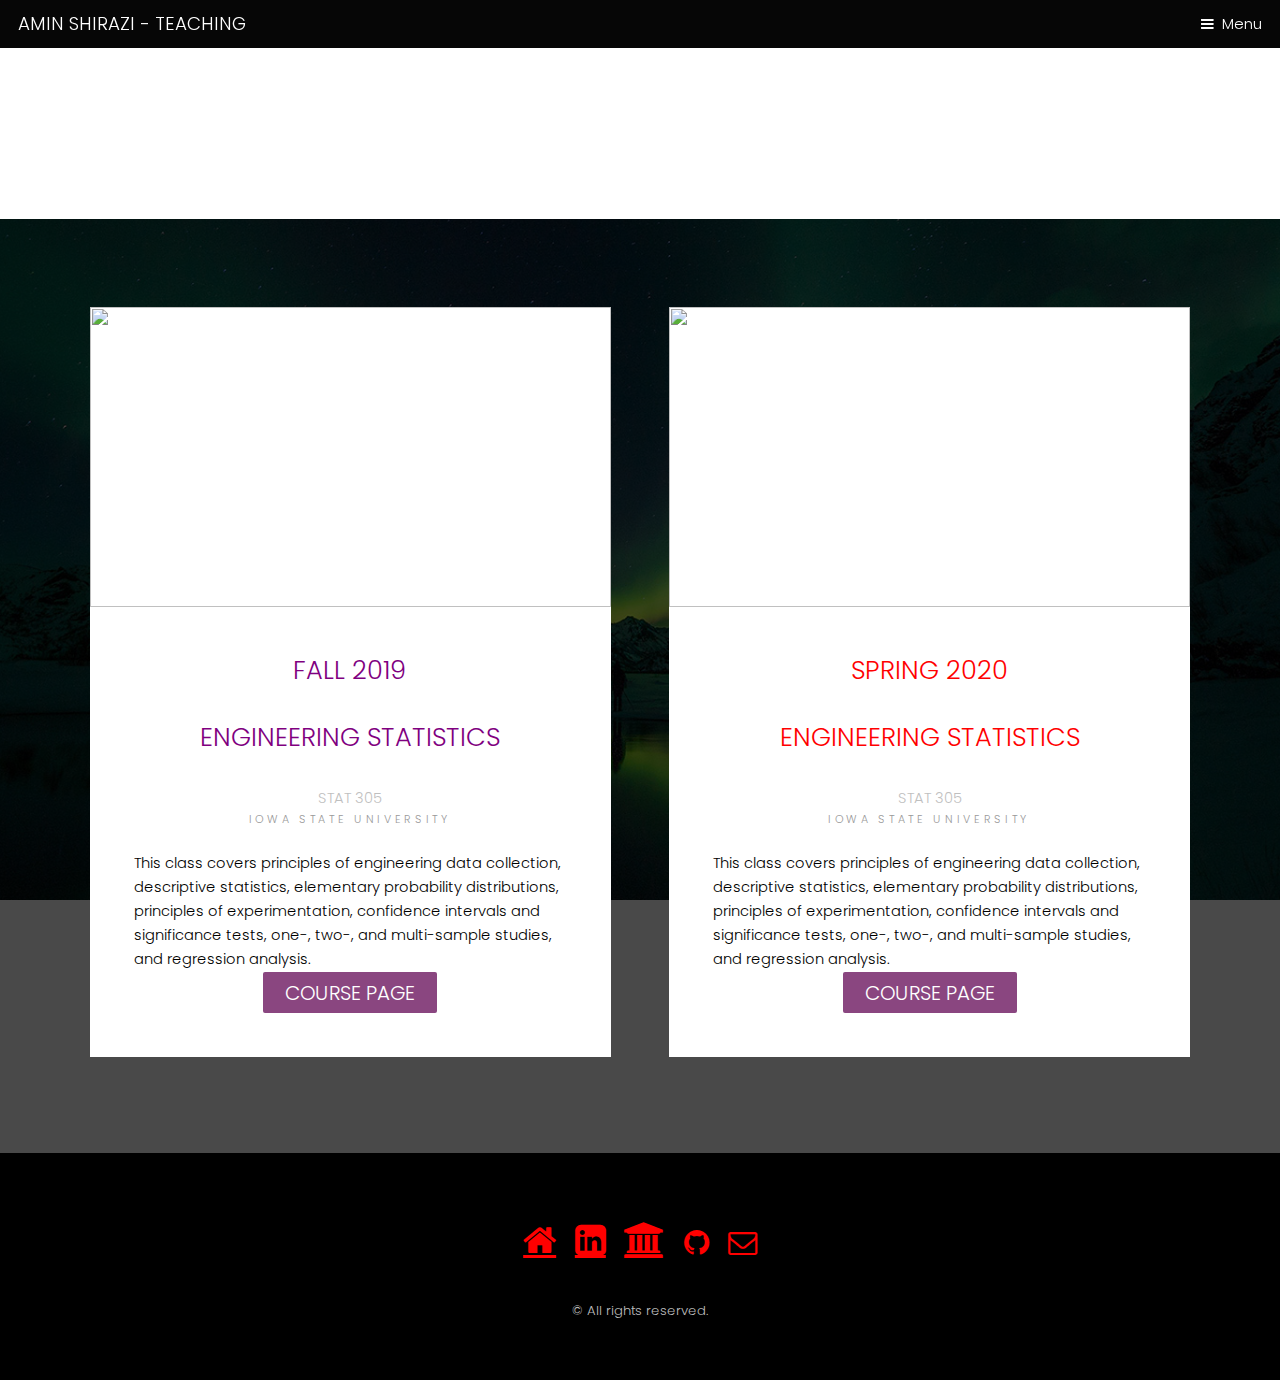
==== teaching/index.html @ b8963e69 "teaching edit" ====
<!DOCTYPE HTML>
<!--
	Hielo by TEMPLATED
	templated.co @templatedco
	Released for free under the Creative Commons Attribution 3.0 license (templated.co/license)
-->
<html>
	<head>
		<title>Amin Shirazi Teaching</title>
		<meta charset="utf-8" />
		<meta name="viewport" content="width=device-width, initial-scale=1" />
		<link rel="stylesheet" href="assets/css/main.css" />
	</head>
	<body class="subpage">

		<!-- Header -->
			<header id="header">
				<div class="logo"><a href="index.html">AMIN SHIRAZI - TEACHING <span></span></a></div>
				<a href="#menu">Menu</a>
			</header>

		<!-- Nav -->
			<nav id="menu">
				<ul class="links">
					<li><a href="https://ashirazist.github.io/">Amin Shirazi</a></li>
					<li><a href="index.html">Teaching</a></li>
					<li><a href="http://stat.iastate.edu">Statistics at ISU</a></li>
				</ul>
			</nav>

		<!-- Banner -->
			<section id="One" class="wrapper style">
				<div class="inner">
				  <div class="align-center">
				 <img src="normal_distribution.PNG"   alt="" />
          </div>
				</div>
			</section>
		
		

		<!-- One -->
			<section id="one" class="wrapper style3">
				<div class="inner">
					<div class="grid-style">

						<div>
							<div class="box">
								<div class="image fit">
									<img src="t_distribution.PNG" height="300" alt="" />
								</div>
								<div class="content">
									<header class="align-center">
									  <h2><font color="purple">FALL 2019</font></h2>
										<h2><font color="purple">ENGINEERING STATISTICS</font></h2>
										<h>STAT 305 </h>
										<p>Iowa State University</p>
									</header>
									<h><font color="black"> This class covers principles of engineering data collection, descriptive statistics, elementary probability distributions, principles of experimentation, confidence intervals and significance tests, one-, two-, and multi-sample studies, and regression analysis.</font></h>
									<footer class="align-center">
										<a href="https://ashirazist.github.io/stat305.github.io/index.html" class="button special big">Course Page</a>
									</footer>
								</div>
							</div>
						</div>

						<div>
							<div class="box">
								<div class="image fit">
									<img src="box_plot1.JPG" height="300"  alt="" />
								</div>
								<div class="content">
									<header class="align-center">
										<h2><font color="red">SPRING 2020</font></h2>
										<h2><font color="red">ENGINEERING STATISTICS</font></h2>
										<h>STAT 305 </h>
										<p>Iowa State University</p>
									</header>
									<h><font color="black"> This class covers principles of engineering data collection, descriptive statistics, elementary probability distributions, principles of experimentation, confidence intervals and significance tests, one-, two-, and multi-sample studies, and regression analysis.</font></h>
									<footer class="align-center">
										<a href="https://ashirazist.github.io/stat305.github.io/index.html" class="button special big">Course Page</a>
									</footer>
									</footer>
								</div>
							</div>
						</div>

					</div>
				</div>
			</section>

		<!-- Footer -->
			<footer id="footer">
				<div class="container">
					<ul class="icons">

						<li><a href="https://ashirazist.github.io/" class="fa fa-home" style="font-size:36px;color:red"><span class="label"></span></a></li>
						<li><a href="https://www.linkedin.com/in/ashirazist/" class="fa fa-linkedin-square"  style="font-size:36px;color:red"><span class="label"></span></a></li>
						<li><a href="http://stat.iastate.edu" class="fa fa-university" style="font-size:36px;color:red"><span class="label"></span></a></li>
						<li><a href="https://github.com/ashirazist" class="icon fa-github" style="font-size:36px;color:red"><span class="label">Github</span></a></li>
						<li><a href="ashirazi@iastate.edu" class="icon fa-envelope-o" style="font-size:36px;color:red"><span class="label">Email</span></a></li>
					</ul>
				</div>
				<div class="copyright">
					&copy; All rights reserved.
				</div>
			</footer>

		<!-- Scripts -->
			<script src="assets/js/jquery.min.js"></script>
			<script src="assets/js/jquery.scrollex.min.js"></script>
			<script src="assets/js/skel.min.js"></script>
			<script src="assets/js/util.js"></script>
			<script src="assets/js/main.js"></script>

	</body>
</html>
---- teaching/assets/css/main.css ----
@charset "UTF-8";
@import url(font-awesome.min.css);
@import url("https://fonts.googleapis.com/css?family=Poppins:300,400,500,600,700");

/*
	Hielo by TEMPLATED
	templated.co @templatedco
	Released for free under the Creative Commons Attribution 3.0 license (templated.co/license)
*/

/* Reset */

	html, body, div, span, applet, object, iframe, h1, h2, h3, h4, h5, h6, p, blockquote, pre, a, abbr, acronym, address, big, cite, code, del, dfn, em, img, ins, kbd, q, s, samp, small, strike, strong, sub, sup, tt, var, b, u, i, center, dl, dt, dd, ol, ul, li, fieldset, form, label, legend, table, caption, tbody, tfoot, thead, tr, th, td, article, aside, canvas, details, embed, figure, figcaption, footer, header, hgroup, menu, nav, output, ruby, section, summary, time, mark, audio, video {
		margin: 0;
		padding: 0;
		border: 0;
		font-size: 100%;
		font: inherit;
		vertical-align: baseline;
	}

	article, aside, details, figcaption, figure, footer, header, hgroup, menu, nav, section {
		display: block;
	}

	body {
		line-height: 1;
	}

	ol, ul {
		list-style: none;
	}

	blockquote, q {
		quotes: none;
	}

	blockquote:before, blockquote:after, q:before, q:after {
		content: '';
		content: none;
	}

	table {
		border-collapse: collapse;
		border-spacing: 0;
	}

	body {
		-webkit-text-size-adjust: none;
	}

/* Box Model */

	*, *:before, *:after {
		-moz-box-sizing: border-box;
		-webkit-box-sizing: border-box;
		box-sizing: border-box;
	}

/* Containers */

	.container {
		margin-left: auto;
		margin-right: auto;
	}

	.container.\31 25\25 {
		width: 100%;
		max-width: 100rem;
		min-width: 80rem;
	}

	.container.\37 5\25 {
		width: 60rem;
	}

	.container.\35 0\25 {
		width: 40rem;
	}

	.container.\32 5\25 {
		width: 20rem;
	}

	.container {
		width: 80rem;
	}

	@media screen and (max-width: 1680px) {

		.container.\31 25\25 {
			width: 100%;
			max-width: 100rem;
			min-width: 80rem;
		}

		.container.\37 5\25 {
			width: 60rem;
		}

		.container.\35 0\25 {
			width: 40rem;
		}

		.container.\32 5\25 {
			width: 20rem;
		}

		.container {
			width: 80rem;
		}

	}

	@media screen and (max-width: 1280px) {

		.container.\31 25\25 {
			width: 100%;
			max-width: 81.25rem;
			min-width: 65rem;
		}

		.container.\37 5\25 {
			width: 48.75rem;
		}

		.container.\35 0\25 {
			width: 32.5rem;
		}

		.container.\32 5\25 {
			width: 16.25rem;
		}

		.container {
			width: 65rem;
		}

	}

	@media screen and (max-width: 980px) {

		.container.\31 25\25 {
			width: 100%;
			max-width: 112.5%;
			min-width: 90%;
		}

		.container.\37 5\25 {
			width: 67.5%;
		}

		.container.\35 0\25 {
			width: 45%;
		}

		.container.\32 5\25 {
			width: 22.5%;
		}

		.container {
			width: 90%;
		}

	}

	@media screen and (max-width: 736px) {

		.container.\31 25\25 {
			width: 100%;
			max-width: 112.5%;
			min-width: 90%;
		}

		.container.\37 5\25 {
			width: 67.5%;
		}

		.container.\35 0\25 {
			width: 45%;
		}

		.container.\32 5\25 {
			width: 22.5%;
		}

		.container {
			width: 90% !important;
		}

	}

	@media screen and (max-width: 480px) {

		.container.\31 25\25 {
			width: 100%;
			max-width: 112.5%;
			min-width: 90%;
		}

		.container.\37 5\25 {
			width: 67.5%;
		}

		.container.\35 0\25 {
			width: 45%;
		}

		.container.\32 5\25 {
			width: 22.5%;
		}

		.container {
			width: 90% !important;
		}

	}

/* Grid */

	.row {
		border-bottom: solid 1px transparent;
		-moz-box-sizing: border-box;
		-webkit-box-sizing: border-box;
		box-sizing: border-box;
	}

	.row > * {
		float: left;
		-moz-box-sizing: border-box;
		-webkit-box-sizing: border-box;
		box-sizing: border-box;
	}

	.row:after, .row:before {
		content: '';
		display: block;
		clear: both;
		height: 0;
	}

	.row.uniform > * > :first-child {
		margin-top: 0;
	}

	.row.uniform > * > :last-child {
		margin-bottom: 0;
	}

	.row.\30 \25 > * {
		padding: 0 0 0 0rem;
	}

	.row.\30 \25 {
		margin: 0 0 -1px 0rem;
	}

	.row.uniform.\30 \25 > * {
		padding: 0rem 0 0 0rem;
	}

	.row.uniform.\30 \25 {
		margin: 0rem 0 -1px 0rem;
	}

	.row > * {
		padding: 0 0 0 2rem;
	}

	.row {
		margin: 0 0 -1px -2rem;
	}

	.row.uniform > * {
		padding: 2rem 0 0 2rem;
	}

	.row.uniform {
		margin: -2rem 0 -1px -2rem;
	}

	.row.\32 00\25 > * {
		padding: 0 0 0 4rem;
	}

	.row.\32 00\25 {
		margin: 0 0 -1px -4rem;
	}

	.row.uniform.\32 00\25 > * {
		padding: 4rem 0 0 4rem;
	}

	.row.uniform.\32 00\25 {
		margin: -4rem 0 -1px -4rem;
	}

	.row.\31 50\25 > * {
		padding: 0 0 0 3rem;
	}

	.row.\31 50\25 {
		margin: 0 0 -1px -3rem;
	}

	.row.uniform.\31 50\25 > * {
		padding: 3rem 0 0 3rem;
	}

	.row.uniform.\31 50\25 {
		margin: -3rem 0 -1px -3rem;
	}

	.row.\35 0\25 > * {
		padding: 0 0 0 1rem;
	}

	.row.\35 0\25 {
		margin: 0 0 -1px -1rem;
	}

	.row.uniform.\35 0\25 > * {
		padding: 1rem 0 0 1rem;
	}

	.row.uniform.\35 0\25 {
		margin: -1rem 0 -1px -1rem;
	}

	.row.\32 5\25 > * {
		padding: 0 0 0 0.5rem;
	}

	.row.\32 5\25 {
		margin: 0 0 -1px -0.5rem;
	}

	.row.uniform.\32 5\25 > * {
		padding: 0.5rem 0 0 0.5rem;
	}

	.row.uniform.\32 5\25 {
		margin: -0.5rem 0 -1px -0.5rem;
	}

	.\31 2u, .\31 2u\24 {
		width: 100%;
		clear: none;
		margin-left: 0;
	}

	.\31 1u, .\31 1u\24 {
		width: 91.6666666667%;
		clear: none;
		margin-left: 0;
	}

	.\31 0u, .\31 0u\24 {
		width: 83.3333333333%;
		clear: none;
		margin-left: 0;
	}

	.\39 u, .\39 u\24 {
		width: 75%;
		clear: none;
		margin-left: 0;
	}

	.\38 u, .\38 u\24 {
		width: 66.6666666667%;
		clear: none;
		margin-left: 0;
	}

	.\37 u, .\37 u\24 {
		width: 58.3333333333%;
		clear: none;
		margin-left: 0;
	}

	.\36 u, .\36 u\24 {
		width: 50%;
		clear: none;
		margin-left: 0;
	}

	.\35 u, .\35 u\24 {
		width: 41.6666666667%;
		clear: none;
		margin-left: 0;
	}

	.\34 u, .\34 u\24 {
		width: 33.3333333333%;
		clear: none;
		margin-left: 0;
	}

	.\33 u, .\33 u\24 {
		width: 25%;
		clear: none;
		margin-left: 0;
	}

	.\32 u, .\32 u\24 {
		width: 16.6666666667%;
		clear: none;
		margin-left: 0;
	}

	.\31 u, .\31 u\24 {
		width: 8.3333333333%;
		clear: none;
		margin-left: 0;
	}

	.\31 2u\24 + *,
	.\31 1u\24 + *,
	.\31 0u\24 + *,
	.\39 u\24 + *,
	.\38 u\24 + *,
	.\37 u\24 + *,
	.\36 u\24 + *,
	.\35 u\24 + *,
	.\34 u\24 + *,
	.\33 u\24 + *,
	.\32 u\24 + *,
	.\31 u\24 + * {
		clear: left;
	}

	.\-11u {
		margin-left: 91.66667%;
	}

	.\-10u {
		margin-left: 83.33333%;
	}

	.\-9u {
		margin-left: 75%;
	}

	.\-8u {
		margin-left: 66.66667%;
	}

	.\-7u {
		margin-left: 58.33333%;
	}

	.\-6u {
		margin-left: 50%;
	}

	.\-5u {
		margin-left: 41.66667%;
	}

	.\-4u {
		margin-left: 33.33333%;
	}

	.\-3u {
		margin-left: 25%;
	}

	.\-2u {
		margin-left: 16.66667%;
	}

	.\-1u {
		margin-left: 8.33333%;
	}

	@media screen and (max-width: 1680px) {

		.row > * {
			padding: 0 0 0 2rem;
		}

		.row {
			margin: 0 0 -1px -2rem;
		}

		.row.uniform > * {
			padding: 2rem 0 0 2rem;
		}

		.row.uniform {
			margin: -2rem 0 -1px -2rem;
		}

		.row.\32 00\25 > * {
			padding: 0 0 0 4rem;
		}

		.row.\32 00\25 {
			margin: 0 0 -1px -4rem;
		}

		.row.uniform.\32 00\25 > * {
			padding: 4rem 0 0 4rem;
		}

		.row.uniform.\32 00\25 {
			margin: -4rem 0 -1px -4rem;
		}

		.row.\31 50\25 > * {
			padding: 0 0 0 3rem;
		}

		.row.\31 50\25 {
			margin: 0 0 -1px -3rem;
		}

		.row.uniform.\31 50\25 > * {
			padding: 3rem 0 0 3rem;
		}

		.row.uniform.\31 50\25 {
			margin: -3rem 0 -1px -3rem;
		}

		.row.\35 0\25 > * {
			padding: 0 0 0 1rem;
		}

		.row.\35 0\25 {
			margin: 0 0 -1px -1rem;
		}

		.row.uniform.\35 0\25 > * {
			padding: 1rem 0 0 1rem;
		}

		.row.uniform.\35 0\25 {
			margin: -1rem 0 -1px -1rem;
		}

		.row.\32 5\25 > * {
			padding: 0 0 0 0.5rem;
		}

		.row.\32 5\25 {
			margin: 0 0 -1px -0.5rem;
		}

		.row.uniform.\32 5\25 > * {
			padding: 0.5rem 0 0 0.5rem;
		}

		.row.uniform.\32 5\25 {
			margin: -0.5rem 0 -1px -0.5rem;
		}

		.\31 2u\28xlarge\29, .\31 2u\24\28xlarge\29 {
			width: 100%;
			clear: none;
			margin-left: 0;
		}

		.\31 1u\28xlarge\29, .\31 1u\24\28xlarge\29 {
			width: 91.6666666667%;
			clear: none;
			margin-left: 0;
		}

		.\31 0u\28xlarge\29, .\31 0u\24\28xlarge\29 {
			width: 83.3333333333%;
			clear: none;
			margin-left: 0;
		}

		.\39 u\28xlarge\29, .\39 u\24\28xlarge\29 {
			width: 75%;
			clear: none;
			margin-left: 0;
		}

		.\38 u\28xlarge\29, .\38 u\24\28xlarge\29 {
			width: 66.6666666667%;
			clear: none;
			margin-left: 0;
		}

		.\37 u\28xlarge\29, .\37 u\24\28xlarge\29 {
			width: 58.3333333333%;
			clear: none;
			margin-left: 0;
		}

		.\36 u\28xlarge\29, .\36 u\24\28xlarge\29 {
			width: 50%;
			clear: none;
			margin-left: 0;
		}

		.\35 u\28xlarge\29, .\35 u\24\28xlarge\29 {
			width: 41.6666666667%;
			clear: none;
			margin-left: 0;
		}

		.\34 u\28xlarge\29, .\34 u\24\28xlarge\29 {
			width: 33.3333333333%;
			clear: none;
			margin-left: 0;
		}

		.\33 u\28xlarge\29, .\33 u\24\28xlarge\29 {
			width: 25%;
			clear: none;
			margin-left: 0;
		}

		.\32 u\28xlarge\29, .\32 u\24\28xlarge\29 {
			width: 16.6666666667%;
			clear: none;
			margin-left: 0;
		}

		.\31 u\28xlarge\29, .\31 u\24\28xlarge\29 {
			width: 8.3333333333%;
			clear: none;
			margin-left: 0;
		}

		.\31 2u\24\28xlarge\29 + *,
		.\31 1u\24\28xlarge\29 + *,
		.\31 0u\24\28xlarge\29 + *,
		.\39 u\24\28xlarge\29 + *,
		.\38 u\24\28xlarge\29 + *,
		.\37 u\24\28xlarge\29 + *,
		.\36 u\24\28xlarge\29 + *,
		.\35 u\24\28xlarge\29 + *,
		.\34 u\24\28xlarge\29 + *,
		.\33 u\24\28xlarge\29 + *,
		.\32 u\24\28xlarge\29 + *,
		.\31 u\24\28xlarge\29 + * {
			clear: left;
		}

		.\-11u\28xlarge\29 {
			margin-left: 91.66667%;
		}

		.\-10u\28xlarge\29 {
			margin-left: 83.33333%;
		}

		.\-9u\28xlarge\29 {
			margin-left: 75%;
		}

		.\-8u\28xlarge\29 {
			margin-left: 66.66667%;
		}

		.\-7u\28xlarge\29 {
			margin-left: 58.33333%;
		}

		.\-6u\28xlarge\29 {
			margin-left: 50%;
		}

		.\-5u\28xlarge\29 {
			margin-left: 41.66667%;
		}

		.\-4u\28xlarge\29 {
			margin-left: 33.33333%;
		}

		.\-3u\28xlarge\29 {
			margin-left: 25%;
		}

		.\-2u\28xlarge\29 {
			margin-left: 16.66667%;
		}

		.\-1u\28xlarge\29 {
			margin-left: 8.33333%;
		}

	}

	@media screen and (max-width: 1280px) {

		.row > * {
			padding: 0 0 0 1.5rem;
		}

		.row {
			margin: 0 0 -1px -1.5rem;
		}

		.row.uniform > * {
			padding: 1.5rem 0 0 1.5rem;
		}

		.row.uniform {
			margin: -1.5rem 0 -1px -1.5rem;
		}

		.row.\32 00\25 > * {
			padding: 0 0 0 3rem;
		}

		.row.\32 00\25 {
			margin: 0 0 -1px -3rem;
		}

		.row.uniform.\32 00\25 > * {
			padding: 3rem 0 0 3rem;
		}

		.row.uniform.\32 00\25 {
			margin: -3rem 0 -1px -3rem;
		}

		.row.\31 50\25 > * {
			padding: 0 0 0 2.25rem;
		}

		.row.\31 50\25 {
			margin: 0 0 -1px -2.25rem;
		}

		.row.uniform.\31 50\25 > * {
			padding: 2.25rem 0 0 2.25rem;
		}

		.row.uniform.\31 50\25 {
			margin: -2.25rem 0 -1px -2.25rem;
		}

		.row.\35 0\25 > * {
			padding: 0 0 0 0.75rem;
		}

		.row.\35 0\25 {
			margin: 0 0 -1px -0.75rem;
		}

		.row.uniform.\35 0\25 > * {
			padding: 0.75rem 0 0 0.75rem;
		}

		.row.uniform.\35 0\25 {
			margin: -0.75rem 0 -1px -0.75rem;
		}

		.row.\32 5\25 > * {
			padding: 0 0 0 0.375rem;
		}

		.row.\32 5\25 {
			margin: 0 0 -1px -0.375rem;
		}

		.row.uniform.\32 5\25 > * {
			padding: 0.375rem 0 0 0.375rem;
		}

		.row.uniform.\32 5\25 {
			margin: -0.375rem 0 -1px -0.375rem;
		}

		.\31 2u\28large\29, .\31 2u\24\28large\29 {
			width: 100%;
			clear: none;
			margin-left: 0;
		}

		.\31 1u\28large\29, .\31 1u\24\28large\29 {
			width: 91.6666666667%;
			clear: none;
			margin-left: 0;
		}

		.\31 0u\28large\29, .\31 0u\24\28large\29 {
			width: 83.3333333333%;
			clear: none;
			margin-left: 0;
		}

		.\39 u\28large\29, .\39 u\24\28large\29 {
			width: 75%;
			clear: none;
			margin-left: 0;
		}

		.\38 u\28large\29, .\38 u\24\28large\29 {
			width: 66.6666666667%;
			clear: none;
			margin-left: 0;
		}

		.\37 u\28large\29, .\37 u\24\28large\29 {
			width: 58.3333333333%;
			clear: none;
			margin-left: 0;
		}

		.\36 u\28large\29, .\36 u\24\28large\29 {
			width: 50%;
			clear: none;
			margin-left: 0;
		}

		.\35 u\28large\29, .\35 u\24\28large\29 {
			width: 41.6666666667%;
			clear: none;
			margin-left: 0;
		}

		.\34 u\28large\29, .\34 u\24\28large\29 {
			width: 33.3333333333%;
			clear: none;
			margin-left: 0;
		}

		.\33 u\28large\29, .\33 u\24\28large\29 {
			width: 25%;
			clear: none;
			margin-left: 0;
		}

		.\32 u\28large\29, .\32 u\24\28large\29 {
			width: 16.6666666667%;
			clear: none;
			margin-left: 0;
		}

		.\31 u\28large\29, .\31 u\24\28large\29 {
			width: 8.3333333333%;
			clear: none;
			margin-left: 0;
		}

		.\31 2u\24\28large\29 + *,
		.\31 1u\24\28large\29 + *,
		.\31 0u\24\28large\29 + *,
		.\39 u\24\28large\29 + *,
		.\38 u\24\28large\29 + *,
		.\37 u\24\28large\29 + *,
		.\36 u\24\28large\29 + *,
		.\35 u\24\28large\29 + *,
		.\34 u\24\28large\29 + *,
		.\33 u\24\28large\29 + *,
		.\32 u\24\28large\29 + *,
		.\31 u\24\28large\29 + * {
			clear: left;
		}

		.\-11u\28large\29 {
			margin-left: 91.66667%;
		}

		.\-10u\28large\29 {
			margin-left: 83.33333%;
		}

		.\-9u\28large\29 {
			margin-left: 75%;
		}

		.\-8u\28large\29 {
			margin-left: 66.66667%;
		}

		.\-7u\28large\29 {
			margin-left: 58.33333%;
		}

		.\-6u\28large\29 {
			margin-left: 50%;
		}

		.\-5u\28large\29 {
			margin-left: 41.66667%;
		}

		.\-4u\28large\29 {
			margin-left: 33.33333%;
		}

		.\-3u\28large\29 {
			margin-left: 25%;
		}

		.\-2u\28large\29 {
			margin-left: 16.66667%;
		}

		.\-1u\28large\29 {
			margin-left: 8.33333%;
		}

	}

	@media screen and (max-width: 980px) {

		.row > * {
			padding: 0 0 0 1.5rem;
		}

		.row {
			margin: 0 0 -1px -1.5rem;
		}

		.row.uniform > * {
			padding: 1.5rem 0 0 1.5rem;
		}

		.row.uniform {
			margin: -1.5rem 0 -1px -1.5rem;
		}

		.row.\32 00\25 > * {
			padding: 0 0 0 3rem;
		}

		.row.\32 00\25 {
			margin: 0 0 -1px -3rem;
		}

		.row.uniform.\32 00\25 > * {
			padding: 3rem 0 0 3rem;
		}

		.row.uniform.\32 00\25 {
			margin: -3rem 0 -1px -3rem;
		}

		.row.\31 50\25 > * {
			padding: 0 0 0 2.25rem;
		}

		.row.\31 50\25 {
			margin: 0 0 -1px -2.25rem;
		}

		.row.uniform.\31 50\25 > * {
			padding: 2.25rem 0 0 2.25rem;
		}

		.row.uniform.\31 50\25 {
			margin: -2.25rem 0 -1px -2.25rem;
		}

		.row.\35 0\25 > * {
			padding: 0 0 0 0.75rem;
		}

		.row.\35 0\25 {
			margin: 0 0 -1px -0.75rem;
		}

		.row.uniform.\35 0\25 > * {
			padding: 0.75rem 0 0 0.75rem;
		}

		.row.uniform.\35 0\25 {
			margin: -0.75rem 0 -1px -0.75rem;
		}

		.row.\32 5\25 > * {
			padding: 0 0 0 0.375rem;
		}

		.row.\32 5\25 {
			margin: 0 0 -1px -0.375rem;
		}

		.row.uniform.\32 5\25 > * {
			padding: 0.375rem 0 0 0.375rem;
		}

		.row.uniform.\32 5\25 {
			margin: -0.375rem 0 -1px -0.375rem;
		}

		.\31 2u\28medium\29, .\31 2u\24\28medium\29 {
			width: 100%;
			clear: none;
			margin-left: 0;
		}

		.\31 1u\28medium\29, .\31 1u\24\28medium\29 {
			width: 91.6666666667%;
			clear: none;
			margin-left: 0;
		}

		.\31 0u\28medium\29, .\31 0u\24\28medium\29 {
			width: 83.3333333333%;
			clear: none;
			margin-left: 0;
		}

		.\39 u\28medium\29, .\39 u\24\28medium\29 {
			width: 75%;
			clear: none;
			margin-left: 0;
		}

		.\38 u\28medium\29, .\38 u\24\28medium\29 {
			width: 66.6666666667%;
			clear: none;
			margin-left: 0;
		}

		.\37 u\28medium\29, .\37 u\24\28medium\29 {
			width: 58.3333333333%;
			clear: none;
			margin-left: 0;
		}

		.\36 u\28medium\29, .\36 u\24\28medium\29 {
			width: 50%;
			clear: none;
			margin-left: 0;
		}

		.\35 u\28medium\29, .\35 u\24\28medium\29 {
			width: 41.6666666667%;
			clear: none;
			margin-left: 0;
		}

		.\34 u\28medium\29, .\34 u\24\28medium\29 {
			width: 33.3333333333%;
			clear: none;
			margin-left: 0;
		}

		.\33 u\28medium\29, .\33 u\24\28medium\29 {
			width: 25%;
			clear: none;
			margin-left: 0;
		}

		.\32 u\28medium\29, .\32 u\24\28medium\29 {
			width: 16.6666666667%;
			clear: none;
			margin-left: 0;
		}

		.\31 u\28medium\29, .\31 u\24\28medium\29 {
			width: 8.3333333333%;
			clear: none;
			margin-left: 0;
		}

		.\31 2u\24\28medium\29 + *,
		.\31 1u\24\28medium\29 + *,
		.\31 0u\24\28medium\29 + *,
		.\39 u\24\28medium\29 + *,
		.\38 u\24\28medium\29 + *,
		.\37 u\24\28medium\29 + *,
		.\36 u\24\28medium\29 + *,
		.\35 u\24\28medium\29 + *,
		.\34 u\24\28medium\29 + *,
		.\33 u\24\28medium\29 + *,
		.\32 u\24\28medium\29 + *,
		.\31 u\24\28medium\29 + * {
			clear: left;
		}

		.\-11u\28medium\29 {
			margin-left: 91.66667%;
		}

		.\-10u\28medium\29 {
			margin-left: 83.33333%;
		}

		.\-9u\28medium\29 {
			margin-left: 75%;
		}

		.\-8u\28medium\29 {
			margin-left: 66.66667%;
		}

		.\-7u\28medium\29 {
			margin-left: 58.33333%;
		}

		.\-6u\28medium\29 {
			margin-left: 50%;
		}

		.\-5u\28medium\29 {
			margin-left: 41.66667%;
		}

		.\-4u\28medium\29 {
			margin-left: 33.33333%;
		}

		.\-3u\28medium\29 {
			margin-left: 25%;
		}

		.\-2u\28medium\29 {
			margin-left: 16.66667%;
		}

		.\-1u\28medium\29 {
			margin-left: 8.33333%;
		}

	}

	@media screen and (max-width: 736px) {

		.row > * {
			padding: 0 0 0 1.25rem;
		}

		.row {
			margin: 0 0 -1px -1.25rem;
		}

		.row.uniform > * {
			padding: 1.25rem 0 0 1.25rem;
		}

		.row.uniform {
			margin: -1.25rem 0 -1px -1.25rem;
		}

		.row.\32 00\25 > * {
			padding: 0 0 0 2.5rem;
		}

		.row.\32 00\25 {
			margin: 0 0 -1px -2.5rem;
		}

		.row.uniform.\32 00\25 > * {
			padding: 2.5rem 0 0 2.5rem;
		}

		.row.uniform.\32 00\25 {
			margin: -2.5rem 0 -1px -2.5rem;
		}

		.row.\31 50\25 > * {
			padding: 0 0 0 1.875rem;
		}

		.row.\31 50\25 {
			margin: 0 0 -1px -1.875rem;
		}

		.row.uniform.\31 50\25 > * {
			padding: 1.875rem 0 0 1.875rem;
		}

		.row.uniform.\31 50\25 {
			margin: -1.875rem 0 -1px -1.875rem;
		}

		.row.\35 0\25 > * {
			padding: 0 0 0 0.625rem;
		}

		.row.\35 0\25 {
			margin: 0 0 -1px -0.625rem;
		}

		.row.uniform.\35 0\25 > * {
			padding: 0.625rem 0 0 0.625rem;
		}

		.row.uniform.\35 0\25 {
			margin: -0.625rem 0 -1px -0.625rem;
		}

		.row.\32 5\25 > * {
			padding: 0 0 0 0.3125rem;
		}

		.row.\32 5\25 {
			margin: 0 0 -1px -0.3125rem;
		}

		.row.uniform.\32 5\25 > * {
			padding: 0.3125rem 0 0 0.3125rem;
		}

		.row.uniform.\32 5\25 {
			margin: -0.3125rem 0 -1px -0.3125rem;
		}

		.\31 2u\28small\29, .\31 2u\24\28small\29 {
			width: 100%;
			clear: none;
			margin-left: 0;
		}

		.\31 1u\28small\29, .\31 1u\24\28small\29 {
			width: 91.6666666667%;
			clear: none;
			margin-left: 0;
		}

		.\31 0u\28small\29, .\31 0u\24\28small\29 {
			width: 83.3333333333%;
			clear: none;
			margin-left: 0;
		}

		.\39 u\28small\29, .\39 u\24\28small\29 {
			width: 75%;
			clear: none;
			margin-left: 0;
		}

		.\38 u\28small\29, .\38 u\24\28small\29 {
			width: 66.6666666667%;
			clear: none;
			margin-left: 0;
		}

		.\37 u\28small\29, .\37 u\24\28small\29 {
			width: 58.3333333333%;
			clear: none;
			margin-left: 0;
		}

		.\36 u\28small\29, .\36 u\24\28small\29 {
			width: 50%;
			clear: none;
			margin-left: 0;
		}

		.\35 u\28small\29, .\35 u\24\28small\29 {
			width: 41.6666666667%;
			clear: none;
			margin-left: 0;
		}

		.\34 u\28small\29, .\34 u\24\28small\29 {
			width: 33.3333333333%;
			clear: none;
			margin-left: 0;
		}

		.\33 u\28small\29, .\33 u\24\28small\29 {
			width: 25%;
			clear: none;
			margin-left: 0;
		}

		.\32 u\28small\29, .\32 u\24\28small\29 {
			width: 16.6666666667%;
			clear: none;
			margin-left: 0;
		}

		.\31 u\28small\29, .\31 u\24\28small\29 {
			width: 8.3333333333%;
			clear: none;
			margin-left: 0;
		}

		.\31 2u\24\28small\29 + *,
		.\31 1u\24\28small\29 + *,
		.\31 0u\24\28small\29 + *,
		.\39 u\24\28small\29 + *,
		.\38 u\24\28small\29 + *,
		.\37 u\24\28small\29 + *,
		.\36 u\24\28small\29 + *,
		.\35 u\24\28small\29 + *,
		.\34 u\24\28small\29 + *,
		.\33 u\24\28small\29 + *,
		.\32 u\24\28small\29 + *,
		.\31 u\24\28small\29 + * {
			clear: left;
		}

		.\-11u\28small\29 {
			margin-left: 91.66667%;
		}

		.\-10u\28small\29 {
			margin-left: 83.33333%;
		}

		.\-9u\28small\29 {
			margin-left: 75%;
		}

		.\-8u\28small\29 {
			margin-left: 66.66667%;
		}

		.\-7u\28small\29 {
			margin-left: 58.33333%;
		}

		.\-6u\28small\29 {
			margin-left: 50%;
		}

		.\-5u\28small\29 {
			margin-left: 41.66667%;
		}

		.\-4u\28small\29 {
			margin-left: 33.33333%;
		}

		.\-3u\28small\29 {
			margin-left: 25%;
		}

		.\-2u\28small\29 {
			margin-left: 16.66667%;
		}

		.\-1u\28small\29 {
			margin-left: 8.33333%;
		}

	}

	@media screen and (max-width: 480px) {

		.row > * {
			padding: 0 0 0 1.25rem;
		}

		.row {
			margin: 0 0 -1px -1.25rem;
		}

		.row.uniform > * {
			padding: 1.25rem 0 0 1.25rem;
		}

		.row.uniform {
			margin: -1.25rem 0 -1px -1.25rem;
		}

		.row.\32 00\25 > * {
			padding: 0 0 0 2.5rem;
		}

		.row.\32 00\25 {
			margin: 0 0 -1px -2.5rem;
		}

		.row.uniform.\32 00\25 > * {
			padding: 2.5rem 0 0 2.5rem;
		}

		.row.uniform.\32 00\25 {
			margin: -2.5rem 0 -1px -2.5rem;
		}

		.row.\31 50\25 > * {
			padding: 0 0 0 1.875rem;
		}

		.row.\31 50\25 {
			margin: 0 0 -1px -1.875rem;
		}

		.row.uniform.\31 50\25 > * {
			padding: 1.875rem 0 0 1.875rem;
		}

		.row.uniform.\31 50\25 {
			margin: -1.875rem 0 -1px -1.875rem;
		}

		.row.\35 0\25 > * {
			padding: 0 0 0 0.625rem;
		}

		.row.\35 0\25 {
			margin: 0 0 -1px -0.625rem;
		}

		.row.uniform.\35 0\25 > * {
			padding: 0.625rem 0 0 0.625rem;
		}

		.row.uniform.\35 0\25 {
			margin: -0.625rem 0 -1px -0.625rem;
		}

		.row.\32 5\25 > * {
			padding: 0 0 0 0.3125rem;
		}

		.row.\32 5\25 {
			margin: 0 0 -1px -0.3125rem;
		}

		.row.uniform.\32 5\25 > * {
			padding: 0.3125rem 0 0 0.3125rem;
		}

		.row.uniform.\32 5\25 {
			margin: -0.3125rem 0 -1px -0.3125rem;
		}

		.\31 2u\28xsmall\29, .\31 2u\24\28xsmall\29 {
			width: 100%;
			clear: none;
			margin-left: 0;
		}

		.\31 1u\28xsmall\29, .\31 1u\24\28xsmall\29 {
			width: 91.6666666667%;
			clear: none;
			margin-left: 0;
		}

		.\31 0u\28xsmall\29, .\31 0u\24\28xsmall\29 {
			width: 83.3333333333%;
			clear: none;
			margin-left: 0;
		}

		.\39 u\28xsmall\29, .\39 u\24\28xsmall\29 {
			width: 75%;
			clear: none;
			margin-left: 0;
		}

		.\38 u\28xsmall\29, .\38 u\24\28xsmall\29 {
			width: 66.6666666667%;
			clear: none;
			margin-left: 0;
		}

		.\37 u\28xsmall\29, .\37 u\24\28xsmall\29 {
			width: 58.3333333333%;
			clear: none;
			margin-left: 0;
		}

		.\36 u\28xsmall\29, .\36 u\24\28xsmall\29 {
			width: 50%;
			clear: none;
			margin-left: 0;
		}

		.\35 u\28xsmall\29, .\35 u\24\28xsmall\29 {
			width: 41.6666666667%;
			clear: none;
			margin-left: 0;
		}

		.\34 u\28xsmall\29, .\34 u\24\28xsmall\29 {
			width: 33.3333333333%;
			clear: none;
			margin-left: 0;
		}

		.\33 u\28xsmall\29, .\33 u\24\28xsmall\29 {
			width: 25%;
			clear: none;
			margin-left: 0;
		}

		.\32 u\28xsmall\29, .\32 u\24\28xsmall\29 {
			width: 16.6666666667%;
			clear: none;
			margin-left: 0;
		}

		.\31 u\28xsmall\29, .\31 u\24\28xsmall\29 {
			width: 8.3333333333%;
			clear: none;
			margin-left: 0;
		}

		.\31 2u\24\28xsmall\29 + *,
		.\31 1u\24\28xsmall\29 + *,
		.\31 0u\24\28xsmall\29 + *,
		.\39 u\24\28xsmall\29 + *,
		.\38 u\24\28xsmall\29 + *,
		.\37 u\24\28xsmall\29 + *,
		.\36 u\24\28xsmall\29 + *,
		.\35 u\24\28xsmall\29 + *,
		.\34 u\24\28xsmall\29 + *,
		.\33 u\24\28xsmall\29 + *,
		.\32 u\24\28xsmall\29 + *,
		.\31 u\24\28xsmall\29 + * {
			clear: left;
		}

		.\-11u\28xsmall\29 {
			margin-left: 91.66667%;
		}

		.\-10u\28xsmall\29 {
			margin-left: 83.33333%;
		}

		.\-9u\28xsmall\29 {
			margin-left: 75%;
		}

		.\-8u\28xsmall\29 {
			margin-left: 66.66667%;
		}

		.\-7u\28xsmall\29 {
			margin-left: 58.33333%;
		}

		.\-6u\28xsmall\29 {
			margin-left: 50%;
		}

		.\-5u\28xsmall\29 {
			margin-left: 41.66667%;
		}

		.\-4u\28xsmall\29 {
			margin-left: 33.33333%;
		}

		.\-3u\28xsmall\29 {
			margin-left: 25%;
		}

		.\-2u\28xsmall\29 {
			margin-left: 16.66667%;
		}

		.\-1u\28xsmall\29 {
			margin-left: 8.33333%;
		}

	}

/* Basic */

	@-ms-viewport {
		width: device-width;
	}

	body {
		-ms-overflow-style: scrollbar;
	}

	@media screen and (max-width: 480px) {

		html, body {
			min-width: 320px;
		}

	}

	body {
		background: #fff;
	}

		body.is-loading *, body.is-loading *:before, body.is-loading *:after {
			-moz-animation: none !important;
			-webkit-animation: none !important;
			-ms-animation: none !important;
			animation: none !important;
			-moz-transition: none !important;
			-webkit-transition: none !important;
			-ms-transition: none !important;
			transition: none !important;
		}

/* Type */

	html {
		font-size: 13pt;
	}

		@media screen and (max-width: 1680px) {

			html {
				font-size: 11pt;
			}

		}

		@media screen and (max-width: 1280px) {

			html {
				font-size: 11pt;
			}

		}

		@media screen and (max-width: 980px) {

			html {
				font-size: 12pt;
			}

		}

		@media screen and (max-width: 736px) {

			html {
				font-size: 12pt;
			}

		}

		@media screen and (max-width: 480px) {

			html {
				font-size: 12pt;
			}

		}

	body {
		background-color: #fff;
		color: #444;
	}

	body, input, select, textarea {
		font-family: "Poppins", sans-serif;
		font-weight: 300;
		font-size: 1rem;
		line-height: 1.65;
	}

	a {
		text-decoration: underline;
	}

		a:hover {
			text-decoration: none;
		}

	strong, b {
		font-weight: 600;
	}

	em, i {
		font-style: italic;
	}

	p {
		margin: 0 0 2rem 0;
	}

		p.special {
			text-transform: uppercase;
			font-size: .75rem;
			font-weight: 300;
			margin: 0 0 .5rem 0;
			padding: 0 0 1rem 0;
			letter-spacing: .25rem;
		}

			p.special:after {
				content: '';
				position: absolute;
				margin: auto;
				right: 0;
				bottom: 0;
				left: 0;
				width: 50%;
				height: 1px;
				background-color: rgba(0, 0, 0, 0.125);
			}

	h1, h2, h3, h4, h5, h6 {
		font-weight: 300;
		line-height: 1.5;
		margin: 0 0 1rem 0;
	}

		h1 a, h2 a, h3 a, h4 a, h5 a, h6 a {
			color: inherit;
			text-decoration: none;
		}

	h2 {
		font-size: 1.75rem;
	}

	h3 {
		font-size: 1.35rem;
	}

	h4 {
		font-size: 1.1rem;
	}

	h5 {
		font-size: 0.9rem;
	}

	h6 {
		font-size: 0.7rem;
	}

	sub {
		font-size: 0.8rem;
		position: relative;
		top: 0.5rem;
	}

	sup {
		font-size: 0.8rem;
		position: relative;
		top: -0.5rem;
	}

	blockquote {
		border-left: solid 4px;
		font-style: italic;
		margin: 0 0 2rem 0;
		padding: 0.5rem 0 0.5rem 2rem;
	}

	code {
		border-radius: 2px;
		border: solid 1px;
		font-family: "Courier New", monospace;
		font-size: 0.9rem;
		margin: 0 0.25rem;
		padding: 0.25rem 0.65rem;
	}

	pre {
		-webkit-overflow-scrolling: touch;
		font-family: "Courier New", monospace;
		font-size: 0.9rem;
		margin: 0 0 2rem 0;
	}

		pre code {
			display: block;
			line-height: 1.75;
			padding: 1rem 1.5rem;
			overflow-x: auto;
		}

	hr {
		border: 0;
		border-bottom: solid 1px;
		margin: 2rem 0;
	}

		hr.major {
			margin: 3rem 0;
		}

	.align-left {
		text-align: left;
	}

	.align-center {
		text-align: center;
	}

	.align-right {
		text-align: right;
	}

	input, select, textarea {
		color: #555;
	}

	a {
		color: #8a4680;
	}

	strong, b {
		color: #555;
	}

	h1, h2, h3, h4, h5, h6 {
		color: #555;
	}

	blockquote {
		border-left-color: rgba(144, 144, 144, 0.25);
	}

	code {
		background: rgba(144, 144, 144, 0.075);
		border-color: rgba(144, 144, 144, 0.25);
	}

	hr {
		border-bottom-color: rgba(144, 144, 144, 0.25);
	}

/* Box */

	.box {
		margin-bottom: 2rem;
		background: #FFF;
	}

		.box .image.fit {
			margin: 0;
			border-radius: 0;
		}

			.box .image.fit img {
				border-radius: 0;
			}

		.box header h2 {
			margin-bottom: 2rem;
		}

		.box header p {
			text-transform: uppercase;
			font-size: .75rem;
			font-weight: 300;
			margin: 0 0 .25rem 0;
			padding: 0 0 .75rem 0;
			letter-spacing: .25rem;
		}

			.box header p:after {
				content: '';
				position: absolute;
				margin: auto;
				right: 0;
				bottom: 0;
				left: 0;
				width: 50%;
				height: 1px;
				background-color: rgba(0, 0, 0, 0.125);
			}

		.box .content {
			padding: 3rem;
		}

		.box > :last-child,
		.box > :last-child > :last-child,
		.box > :last-child > :last-child > :last-child {
			margin-bottom: 0;
		}

		.box.alt {
			border: 0;
			border-radius: 0;
			padding: 0;
		}

		@media screen and (max-width: 736px) {

			.box .content {
				padding: 2rem;
			}

		}

	.box {
		border-color: rgba(144, 144, 144, 0.25);
	}

/* Button */

	input[type="submit"],
	input[type="reset"],
	input[type="button"],
	button,
	.button {
		-moz-appearance: none;
		-webkit-appearance: none;
		-ms-appearance: none;
		appearance: none;
		-moz-transition: background-color 0.2s ease-in-out, color 0.2s ease-in-out;
		-webkit-transition: background-color 0.2s ease-in-out, color 0.2s ease-in-out;
		-ms-transition: background-color 0.2s ease-in-out, color 0.2s ease-in-out;
		transition: background-color 0.2s ease-in-out, color 0.2s ease-in-out;
		border-radius: 2px;
		border: 0;
		cursor: pointer;
		display: inline-block;
		font-weight: 300;
		height: 2.85rem;
		line-height: 2.95rem;
		padding: 0 1.5rem;
		text-align: center;
		text-decoration: none;
		text-transform: uppercase;
		white-space: nowrap;
	}

		input[type="submit"].icon,
		input[type="reset"].icon,
		input[type="button"].icon,
		button.icon,
		.button.icon {
			padding-left: 1.35rem;
		}

			input[type="submit"].icon:before,
			input[type="reset"].icon:before,
			input[type="button"].icon:before,
			button.icon:before,
			.button.icon:before {
				margin-right: 0.5rem;
			}

		input[type="submit"].fit,
		input[type="reset"].fit,
		input[type="button"].fit,
		button.fit,
		.button.fit {
			display: block;
			margin: 0 0 1rem 0;
			width: 100%;
		}

		input[type="submit"].small,
		input[type="reset"].small,
		input[type="button"].small,
		button.small,
		.button.small {
			font-size: 0.8rem;
		}

		input[type="submit"].big,
		input[type="reset"].big,
		input[type="button"].big,
		button.big,
		.button.big {
			font-size: 1.35rem;
		}

		input[type="submit"].disabled, input[type="submit"]:disabled,
		input[type="reset"].disabled,
		input[type="reset"]:disabled,
		input[type="button"].disabled,
		input[type="button"]:disabled,
		button.disabled,
		button:disabled,
		.button.disabled,
		.button:disabled {
			-moz-pointer-events: none;
			-webkit-pointer-events: none;
			-ms-pointer-events: none;
			pointer-events: none;
			opacity: 0.25;
		}

		@media screen and (max-width: 480px) {

			input[type="submit"],
			input[type="reset"],
			input[type="button"],
			button,
			.button {
				padding: 0;
				width: 100%;
			}

		}

	input[type="submit"],
	input[type="reset"],
	input[type="button"],
	button,
	.button {
		background-color: #f2f2f2;
		color: #000 !important;
	}

		input[type="submit"]:hover,
		input[type="reset"]:hover,
		input[type="button"]:hover,
		button:hover,
		.button:hover {
			background-color: white;
		}

		input[type="submit"]:active,
		input[type="reset"]:active,
		input[type="button"]:active,
		button:active,
		.button:active {
			background-color: #e5e5e5;
		}

		input[type="submit"].alt,
		input[type="reset"].alt,
		input[type="button"].alt,
		button.alt,
		.button.alt {
			background-color: transparent;
			box-shadow: inset 0 0 0 2px rgba(144, 144, 144, 0.25);
			color: #555 !important;
		}

			input[type="submit"].alt:hover,
			input[type="reset"].alt:hover,
			input[type="button"].alt:hover,
			button.alt:hover,
			.button.alt:hover {
				background-color: rgba(144, 144, 144, 0.075);
			}

			input[type="submit"].alt:active,
			input[type="reset"].alt:active,
			input[type="button"].alt:active,
			button.alt:active,
			.button.alt:active {
				background-color: rgba(144, 144, 144, 0.2);
			}

			input[type="submit"].alt.icon:before,
			input[type="reset"].alt.icon:before,
			input[type="button"].alt.icon:before,
			button.alt.icon:before,
			.button.alt.icon:before {
				color: #bbb;
			}

		input[type="submit"].special,
		input[type="reset"].special,
		input[type="button"].special,
		button.special,
		.button.special {
			background-color: #8a4680;
			color: #ffffff !important;
		}

			input[type="submit"].special:hover,
			input[type="reset"].special:hover,
			input[type="button"].special:hover,
			button.special:hover,
			.button.special:hover {
				background-color: #9b4f90;
			}

			input[type="submit"].special:active,
			input[type="reset"].special:active,
			input[type="button"].special:active,
			button.special:active,
			.button.special:active {
				background-color: #793d70;
			}

/* Form */

	form {
		margin: 0 0 2rem 0;
	}

	label {
		display: block;
		font-size: 0.9rem;
		font-weight: 700;
		margin: 0 0 1rem 0;
	}

	input[type="text"],
	input[type="password"],
	input[type="email"],
	select,
	textarea {
		-moz-appearance: none;
		-webkit-appearance: none;
		-ms-appearance: none;
		appearance: none;
		border-radius: 2px;
		border: none;
		border: solid 1px;
		color: inherit;
		display: block;
		outline: 0;
		padding: 0 1rem;
		text-decoration: none;
		width: 100%;
	}

		input[type="text"]:invalid,
		input[type="password"]:invalid,
		input[type="email"]:invalid,
		select:invalid,
		textarea:invalid {
			box-shadow: none;
		}

	.select-wrapper {
		text-decoration: none;
		display: block;
		position: relative;
	}

		.select-wrapper:before {
			-moz-osx-font-smoothing: grayscale;
			-webkit-font-smoothing: antialiased;
			font-family: FontAwesome;
			font-style: normal;
			font-weight: normal;
			text-transform: none !important;
		}

		.select-wrapper:before {
			content: '\f078';
			display: block;
			height: 2.75rem;
			line-height: 2.75rem;
			pointer-events: none;
			position: absolute;
			right: 0;
			text-align: center;
			top: 0;
			width: 2.75rem;
		}

		.select-wrapper select::-ms-expand {
			display: none;
		}

	input[type="text"],
	input[type="password"],
	input[type="email"],
	select {
		height: 2.75rem;
	}

	textarea {
		padding: 0.75rem 1rem;
	}

	input[type="checkbox"],
	input[type="radio"] {
		-moz-appearance: none;
		-webkit-appearance: none;
		-ms-appearance: none;
		appearance: none;
		display: block;
		float: left;
		margin-right: -2rem;
		opacity: 0;
		width: 1rem;
		z-index: -1;
	}

		input[type="checkbox"] + label,
		input[type="radio"] + label {
			text-decoration: none;
			cursor: pointer;
			display: inline-block;
			font-size: 1rem;
			font-weight: 400;
			padding-left: 2.4rem;
			padding-right: 0.75rem;
			position: relative;
		}

			input[type="checkbox"] + label:before,
			input[type="radio"] + label:before {
				-moz-osx-font-smoothing: grayscale;
				-webkit-font-smoothing: antialiased;
				font-family: FontAwesome;
				font-style: normal;
				font-weight: normal;
				text-transform: none !important;
			}

			input[type="checkbox"] + label:before,
			input[type="radio"] + label:before {
				border-radius: 2px;
				border: solid 1px;
				content: '';
				display: inline-block;
				height: 1.65rem;
				left: 0;
				line-height: 1.58125rem;
				position: absolute;
				text-align: center;
				top: 0;
				width: 1.65rem;
			}

		input[type="checkbox"]:checked + label:before,
		input[type="radio"]:checked + label:before {
			content: '\f00c';
		}

	input[type="checkbox"] + label:before {
		border-radius: 2px;
	}

	input[type="radio"] + label:before {
		border-radius: 100%;
	}

	::-webkit-input-placeholder {
		opacity: 1.0;
	}

	:-moz-placeholder {
		opacity: 1.0;
	}

	::-moz-placeholder {
		opacity: 1.0;
	}

	:-ms-input-placeholder {
		opacity: 1.0;
	}

	.formerize-placeholder {
		opacity: 1.0;
	}

	label {
		color: #555;
	}

	input[type="text"],
	input[type="password"],
	input[type="email"],
	select,
	textarea {
		background: rgba(144, 144, 144, 0.075);
		border-color: rgba(144, 144, 144, 0.25);
	}

		input[type="text"]:focus,
		input[type="password"]:focus,
		input[type="email"]:focus,
		select:focus,
		textarea:focus {
			border-color: #8a4680;
			box-shadow: 0 0 0 1px #8a4680;
		}

	.select-wrapper:before {
		color: rgba(144, 144, 144, 0.25);
	}

	input[type="checkbox"] + label,
	input[type="radio"] + label {
		color: #444;
	}

		input[type="checkbox"] + label:before,
		input[type="radio"] + label:before {
			background: rgba(144, 144, 144, 0.075);
			border-color: rgba(144, 144, 144, 0.25);
		}

	input[type="checkbox"]:checked + label:before,
	input[type="radio"]:checked + label:before {
		background-color: #8a4680;
		border-color: #8a4680;
		color: #ffffff;
	}

	input[type="checkbox"]:focus + label:before,
	input[type="radio"]:focus + label:before {
		border-color: #8a4680;
		box-shadow: 0 0 0 1px #8a4680;
	}

	::-webkit-input-placeholder {
		color: #bbb !important;
	}

	:-moz-placeholder {
		color: #bbb !important;
	}

	::-moz-placeholder {
		color: #bbb !important;
	}

	:-ms-input-placeholder {
		color: #bbb !important;
	}

	.formerize-placeholder {
		color: #bbb !important;
	}

/* Icon */

	.icon {
		text-decoration: none;
		border-bottom: none;
		position: relative;
	}

		.icon:before {
			-moz-osx-font-smoothing: grayscale;
			-webkit-font-smoothing: antialiased;
			font-family: FontAwesome;
			font-style: normal;
			font-weight: normal;
			text-transform: none !important;
		}

		.icon > .label {
			display: none;
		}

/* Image */

	.image {
		border-radius: 2px;
		border: 0;
		display: inline-block;
		position: relative;
	}

		.image img {
			border-radius: 2px;
			display: block;
		}

		.image.left, .image.right {
			max-width: 40%;
		}

			.image.left img, .image.right img {
				width: 100%;
			}

		.image.left {
			float: left;
			margin: 0 1.5rem 1rem 0;
			top: 0.25rem;
		}

		.image.right {
			float: right;
			margin: 0 0 1rem 1.5rem;
			top: 0.25rem;
		}

		.image.fit {
			display: block;
			margin: 0 0 2rem 0;
			width: 100%;
		}

			.image.fit img {
				width: 100%;
			}

		.image.main {
			display: block;
			margin: 0 0 3rem 0;
			width: 100%;
		}

			.image.main img {
				width: 100%;
			}

/* List */

	ol {
		list-style: decimal;
		margin: 0 0 2rem 0;
		padding-left: 1.25rem;
	}

		ol li {
			padding-left: 0.25rem;
		}

	ul {
		list-style: disc;
		margin: 0 0 2rem 0;
		padding-left: 1rem;
	}

		ul li {
			padding-left: 0.5rem;
		}

		ul.alt {
			list-style: none;
			padding-left: 0;
		}

			ul.alt li {
				border-top: solid 1px;
				padding: 0.5rem 0;
			}

				ul.alt li:first-child {
					border-top: 0;
					padding-top: 0;
				}

		ul.icons {
			cursor: default;
			list-style: none;
			padding-left: 0;
		}

			ul.icons li {
				display: inline-block;
				padding: 0 1rem 0 0;
			}

				ul.icons li:last-child {
					padding-right: 0;
				}

				ul.icons li .icon:before {
					font-size: 2rem;
				}

		ul.actions {
			cursor: default;
			list-style: none;
			padding-left: 0;
		}

			ul.actions li {
				display: inline-block;
				padding: 0 1rem 0 0;
				vertical-align: middle;
			}

				ul.actions li:last-child {
					padding-right: 0;
				}

			ul.actions.small li {
				padding: 0 0.5rem 0 0;
			}

			ul.actions.vertical li {
				display: block;
				padding: 1rem 0 0 0;
			}

				ul.actions.vertical li:first-child {
					padding-top: 0;
				}

				ul.actions.vertical li > * {
					margin-bottom: 0;
				}

			ul.actions.vertical.small li {
				padding: 0.5rem 0 0 0;
			}

				ul.actions.vertical.small li:first-child {
					padding-top: 0;
				}

			ul.actions.fit {
				display: table;
				margin-left: -1rem;
				padding: 0;
				table-layout: fixed;
				width: calc(100% + 1rem);
			}

				ul.actions.fit li {
					display: table-cell;
					padding: 0 0 0 1rem;
				}

					ul.actions.fit li > * {
						margin-bottom: 0;
					}

				ul.actions.fit.small {
					margin-left: -0.5rem;
					width: calc(100% + 0.5rem);
				}

					ul.actions.fit.small li {
						padding: 0 0 0 0.5rem;
					}

			@media screen and (max-width: 480px) {

				ul.actions {
					margin: 0 0 2rem 0;
				}

					ul.actions li {
						padding: 1rem 0 0 0;
						display: block;
						text-align: center;
						width: 100%;
					}

						ul.actions li:first-child {
							padding-top: 0;
						}

						ul.actions li > * {
							width: 100%;
							margin: 0 !important;
						}

							ul.actions li > *.icon:before {
								margin-left: -2rem;
							}

					ul.actions.small li {
						padding: 0.5rem 0 0 0;
					}

						ul.actions.small li:first-child {
							padding-top: 0;
						}

			}

	dl {
		margin: 0 0 2rem 0;
	}

		dl dt {
			display: block;
			font-weight: 700;
			margin: 0 0 1rem 0;
		}

		dl dd {
			margin-left: 2rem;
		}

	ul.alt li {
		border-top-color: rgba(144, 144, 144, 0.25);
	}

/* Section/Article */

	section.special, article.special {
		text-align: center;
	}

	header p {
		position: relative;
		margin: 0 0 1.5rem 0;
	}

	header h2 + p {
		font-size: 1.25rem;
		margin-top: -1rem;
	}

	header h3 + p {
		font-size: 1.1rem;
		margin-top: -0.8rem;
	}

	header h4 + p,
	header h5 + p,
	header h6 + p {
		font-size: 0.9rem;
		margin-top: -0.6rem;
	}

	header p {
		color: #bbb;
	}

/* Table */

	.table-wrapper {
		-webkit-overflow-scrolling: touch;
		overflow-x: auto;
	}

	table {
		margin: 0 0 2rem 0;
		width: 100%;
	}

		table tbody tr {
			border: solid 1px;
			border-left: 0;
			border-right: 0;
		}

		table td {
			padding: 0.75rem 0.75rem;
		}

		table th {
			font-size: 0.9rem;
			font-weight: 700;
			padding: 0 0.75rem 0.75rem 0.75rem;
			text-align: left;
		}

		table thead {
			border-bottom: solid 2px;
		}

		table tfoot {
			border-top: solid 2px;
		}

		table.alt {
			border-collapse: separate;
		}

			table.alt tbody tr td {
				border: solid 1px;
				border-left-width: 0;
				border-top-width: 0;
			}

				table.alt tbody tr td:first-child {
					border-left-width: 1px;
				}

			table.alt tbody tr:first-child td {
				border-top-width: 1px;
			}

			table.alt thead {
				border-bottom: 0;
			}

			table.alt tfoot {
				border-top: 0;
			}

	table tbody tr {
		border-color: rgba(144, 144, 144, 0.25);
	}

		table tbody tr:nth-child(2n + 1) {
			background-color: rgba(144, 144, 144, 0.075);
		}

	table th {
		color: #555;
	}

	table thead {
		border-bottom-color: rgba(144, 144, 144, 0.25);
	}

	table tfoot {
		border-top-color: rgba(144, 144, 144, 0.25);
	}

	table.alt tbody tr td {
		border-color: rgba(144, 144, 144, 0.25);
	}

/* Wrapper */

	.wrapper {
		padding: 6rem 0 4rem 0 ;
		position: relative;
		margin: 0;
	}

		.wrapper > .inner {
			margin: 0 auto;
			width: 80rem;
		}

		.wrapper.style1 {
			background-color: #8a4680;
			color: #e2d1df;
		}

			.wrapper.style1 input, .wrapper.style1 select, .wrapper.style1 textarea {
				color: #ffffff;
			}

			.wrapper.style1 a {
				color: #ffffff;
			}

			.wrapper.style1 strong, .wrapper.style1 b {
				color: #ffffff;
			}

			.wrapper.style1 h1, .wrapper.style1 h2, .wrapper.style1 h3, .wrapper.style1 h4, .wrapper.style1 h5, .wrapper.style1 h6 {
				color: #ffffff;
			}

			.wrapper.style1 blockquote {
				border-left-color: rgba(255, 255, 255, 0.25);
			}

			.wrapper.style1 code {
				background: rgba(255, 255, 255, 0.075);
				border-color: rgba(255, 255, 255, 0.25);
			}

			.wrapper.style1 hr {
				border-bottom-color: rgba(255, 255, 255, 0.25);
			}

			.wrapper.style1 .box {
				border-color: rgba(255, 255, 255, 0.25);
			}

			.wrapper.style1 input[type="submit"],
			.wrapper.style1 input[type="reset"],
			.wrapper.style1 input[type="button"],
			.wrapper.style1 button,
			.wrapper.style1 .button {
				background-color: #f2f2f2;
				color: #000 !important;
			}

				.wrapper.style1 input[type="submit"]:hover,
				.wrapper.style1 input[type="reset"]:hover,
				.wrapper.style1 input[type="button"]:hover,
				.wrapper.style1 button:hover,
				.wrapper.style1 .button:hover {
					background-color: white;
				}

				.wrapper.style1 input[type="submit"]:active,
				.wrapper.style1 input[type="reset"]:active,
				.wrapper.style1 input[type="button"]:active,
				.wrapper.style1 button:active,
				.wrapper.style1 .button:active {
					background-color: #e5e5e5;
				}

				.wrapper.style1 input[type="submit"].alt,
				.wrapper.style1 input[type="reset"].alt,
				.wrapper.style1 input[type="button"].alt,
				.wrapper.style1 button.alt,
				.wrapper.style1 .button.alt {
					background-color: transparent;
					box-shadow: inset 0 0 0 2px rgba(255, 255, 255, 0.25);
					color: #ffffff !important;
				}

					.wrapper.style1 input[type="submit"].alt:hover,
					.wrapper.style1 input[type="reset"].alt:hover,
					.wrapper.style1 input[type="button"].alt:hover,
					.wrapper.style1 button.alt:hover,
					.wrapper.style1 .button.alt:hover {
						background-color: rgba(255, 255, 255, 0.075);
					}

					.wrapper.style1 input[type="submit"].alt:active,
					.wrapper.style1 input[type="reset"].alt:active,
					.wrapper.style1 input[type="button"].alt:active,
					.wrapper.style1 button.alt:active,
					.wrapper.style1 .button.alt:active {
						background-color: rgba(255, 255, 255, 0.2);
					}

					.wrapper.style1 input[type="submit"].alt.icon:before,
					.wrapper.style1 input[type="reset"].alt.icon:before,
					.wrapper.style1 input[type="button"].alt.icon:before,
					.wrapper.style1 button.alt.icon:before,
					.wrapper.style1 .button.alt.icon:before {
						color: #d0b5cc;
					}

				.wrapper.style1 input[type="submit"].special,
				.wrapper.style1 input[type="reset"].special,
				.wrapper.style1 input[type="button"].special,
				.wrapper.style1 button.special,
				.wrapper.style1 .button.special {
					background-color: #ffffff;
					color: #8a4680 !important;
				}

			.wrapper.style1 label {
				color: #ffffff;
			}

			.wrapper.style1 input[type="text"],
			.wrapper.style1 input[type="password"],
			.wrapper.style1 input[type="email"],
			.wrapper.style1 select,
			.wrapper.style1 textarea {
				background: rgba(255, 255, 255, 0.075);
				border-color: rgba(255, 255, 255, 0.25);
			}

				.wrapper.style1 input[type="text"]:focus,
				.wrapper.style1 input[type="password"]:focus,
				.wrapper.style1 input[type="email"]:focus,
				.wrapper.style1 select:focus,
				.wrapper.style1 textarea:focus {
					border-color: #ffffff;
					box-shadow: 0 0 0 1px #ffffff;
				}

			.wrapper.style1 .select-wrapper:before {
				color: rgba(255, 255, 255, 0.25);
			}

			.wrapper.style1 input[type="checkbox"] + label,
			.wrapper.style1 input[type="radio"] + label {
				color: #e2d1df;
			}

				.wrapper.style1 input[type="checkbox"] + label:before,
				.wrapper.style1 input[type="radio"] + label:before {
					background: rgba(255, 255, 255, 0.075);
					border-color: rgba(255, 255, 255, 0.25);
				}

			.wrapper.style1 input[type="checkbox"]:checked + label:before,
			.wrapper.style1 input[type="radio"]:checked + label:before {
				background-color: #ffffff;
				border-color: #ffffff;
				color: #8a4680;
			}

			.wrapper.style1 input[type="checkbox"]:focus + label:before,
			.wrapper.style1 input[type="radio"]:focus + label:before {
				border-color: #ffffff;
				box-shadow: 0 0 0 1px #ffffff;
			}

			.wrapper.style1 ::-webkit-input-placeholder {
				color: #d0b5cc !important;
			}

			.wrapper.style1 :-moz-placeholder {
				color: #d0b5cc !important;
			}

			.wrapper.style1 ::-moz-placeholder {
				color: #d0b5cc !important;
			}

			.wrapper.style1 :-ms-input-placeholder {
				color: #d0b5cc !important;
			}

			.wrapper.style1 .formerize-placeholder {
				color: #d0b5cc !important;
			}

			.wrapper.style1 ul.alt li {
				border-top-color: rgba(255, 255, 255, 0.25);
			}

			.wrapper.style1 header p {
				color: #d0b5cc;
			}

			.wrapper.style1 table tbody tr {
				border-color: rgba(255, 255, 255, 0.25);
			}

				.wrapper.style1 table tbody tr:nth-child(2n + 1) {
					background-color: rgba(255, 255, 255, 0.075);
				}

			.wrapper.style1 table th {
				color: #ffffff;
			}

			.wrapper.style1 table thead {
				border-bottom-color: rgba(255, 255, 255, 0.25);
			}

			.wrapper.style1 table tfoot {
				border-top-color: rgba(255, 255, 255, 0.25);
			}

			.wrapper.style1 table.alt tbody tr td {
				border-color: rgba(255, 255, 255, 0.25);
			}

		.wrapper.style2 {
			background-color: #f2f2f2;
			color: #a6a6a6;
		}

			.wrapper.style2 input, .wrapper.style2 select, .wrapper.style2 textarea {
				color: #000;
			}

			.wrapper.style2 a {
				color: #8a4680;
			}

			.wrapper.style2 strong, .wrapper.style2 b {
				color: #000;
			}

			.wrapper.style2 h1, .wrapper.style2 h2, .wrapper.style2 h3, .wrapper.style2 h4, .wrapper.style2 h5, .wrapper.style2 h6 {
				color: #000;
			}

			.wrapper.style2 blockquote {
				border-left-color: rgba(0, 0, 0, 0.15);
			}

			.wrapper.style2 code {
				background: rgba(0, 0, 0, 0.075);
				border-color: rgba(0, 0, 0, 0.15);
			}

			.wrapper.style2 hr {
				border-bottom-color: rgba(0, 0, 0, 0.15);
			}

			.wrapper.style2 .box {
				border-color: rgba(0, 0, 0, 0.15);
			}

			.wrapper.style2 input[type="submit"],
			.wrapper.style2 input[type="reset"],
			.wrapper.style2 input[type="button"],
			.wrapper.style2 button,
			.wrapper.style2 .button {
				background-color: #000;
				color: #f2f2f2 !important;
			}

				.wrapper.style2 input[type="submit"].alt,
				.wrapper.style2 input[type="reset"].alt,
				.wrapper.style2 input[type="button"].alt,
				.wrapper.style2 button.alt,
				.wrapper.style2 .button.alt {
					background-color: transparent;
					box-shadow: inset 0 0 0 2px rgba(0, 0, 0, 0.15);
					color: #000 !important;
				}

					.wrapper.style2 input[type="submit"].alt:hover,
					.wrapper.style2 input[type="reset"].alt:hover,
					.wrapper.style2 input[type="button"].alt:hover,
					.wrapper.style2 button.alt:hover,
					.wrapper.style2 .button.alt:hover {
						background-color: rgba(0, 0, 0, 0.075);
					}

					.wrapper.style2 input[type="submit"].alt:active,
					.wrapper.style2 input[type="reset"].alt:active,
					.wrapper.style2 input[type="button"].alt:active,
					.wrapper.style2 button.alt:active,
					.wrapper.style2 .button.alt:active {
						background-color: rgba(0, 0, 0, 0.2);
					}

					.wrapper.style2 input[type="submit"].alt.icon:before,
					.wrapper.style2 input[type="reset"].alt.icon:before,
					.wrapper.style2 input[type="button"].alt.icon:before,
					.wrapper.style2 button.alt.icon:before,
					.wrapper.style2 .button.alt.icon:before {
						color: #999999;
					}

				.wrapper.style2 input[type="submit"].special,
				.wrapper.style2 input[type="reset"].special,
				.wrapper.style2 input[type="button"].special,
				.wrapper.style2 button.special,
				.wrapper.style2 .button.special {
					background-color: #8a4680;
					color: #ffffff !important;
				}

					.wrapper.style2 input[type="submit"].special:hover,
					.wrapper.style2 input[type="reset"].special:hover,
					.wrapper.style2 input[type="button"].special:hover,
					.wrapper.style2 button.special:hover,
					.wrapper.style2 .button.special:hover {
						background-color: #9b4f90;
					}

					.wrapper.style2 input[type="submit"].special:active,
					.wrapper.style2 input[type="reset"].special:active,
					.wrapper.style2 input[type="button"].special:active,
					.wrapper.style2 button.special:active,
					.wrapper.style2 .button.special:active {
						background-color: #793d70;
					}

			.wrapper.style2 label {
				color: #000;
			}

			.wrapper.style2 input[type="text"],
			.wrapper.style2 input[type="password"],
			.wrapper.style2 input[type="email"],
			.wrapper.style2 select,
			.wrapper.style2 textarea {
				background: rgba(0, 0, 0, 0.075);
				border-color: rgba(0, 0, 0, 0.15);
			}

				.wrapper.style2 input[type="text"]:focus,
				.wrapper.style2 input[type="password"]:focus,
				.wrapper.style2 input[type="email"]:focus,
				.wrapper.style2 select:focus,
				.wrapper.style2 textarea:focus {
					border-color: #8a4680;
					box-shadow: 0 0 0 1px #8a4680;
				}

			.wrapper.style2 .select-wrapper:before {
				color: rgba(0, 0, 0, 0.15);
			}

			.wrapper.style2 input[type="checkbox"] + label,
			.wrapper.style2 input[type="radio"] + label {
				color: #a6a6a6;
			}

				.wrapper.style2 input[type="checkbox"] + label:before,
				.wrapper.style2 input[type="radio"] + label:before {
					background: rgba(0, 0, 0, 0.075);
					border-color: rgba(0, 0, 0, 0.15);
				}

			.wrapper.style2 input[type="checkbox"]:checked + label:before,
			.wrapper.style2 input[type="radio"]:checked + label:before {
				background-color: #8a4680;
				border-color: #8a4680;
				color: #ffffff;
			}

			.wrapper.style2 input[type="checkbox"]:focus + label:before,
			.wrapper.style2 input[type="radio"]:focus + label:before {
				border-color: #8a4680;
				box-shadow: 0 0 0 1px #8a4680;
			}

			.wrapper.style2 ::-webkit-input-placeholder {
				color: #999999 !important;
			}

			.wrapper.style2 :-moz-placeholder {
				color: #999999 !important;
			}

			.wrapper.style2 ::-moz-placeholder {
				color: #999999 !important;
			}

			.wrapper.style2 :-ms-input-placeholder {
				color: #999999 !important;
			}

			.wrapper.style2 .formerize-placeholder {
				color: #999999 !important;
			}

			.wrapper.style2 ul.alt li {
				border-top-color: rgba(0, 0, 0, 0.15);
			}

			.wrapper.style2 header p {
				color: #999999;
			}

			.wrapper.style2 table tbody tr {
				border-color: rgba(0, 0, 0, 0.15);
			}

				.wrapper.style2 table tbody tr:nth-child(2n + 1) {
					background-color: rgba(0, 0, 0, 0.075);
				}

			.wrapper.style2 table th {
				color: #000;
			}

			.wrapper.style2 table thead {
				border-bottom-color: rgba(0, 0, 0, 0.15);
			}

			.wrapper.style2 table tfoot {
				border-top-color: rgba(0, 0, 0, 0.15);
			}

			.wrapper.style2 table.alt tbody tr td {
				border-color: rgba(0, 0, 0, 0.15);
			}

		.wrapper.style3 {
			background-color: #000;
			color: #bfbfbf;
			background-image: url(../../images/bg.jpg);
			background-size: cover;
			background-attachment: fixed;
			background-position: center;
			position: relative;
		}

			.wrapper.style3 input, .wrapper.style3 select, .wrapper.style3 textarea {
				color: #ffffff;
			}

			.wrapper.style3 a {
				color: #8a4680;
			}

			.wrapper.style3 strong, .wrapper.style3 b {
				color: #ffffff;
			}

			.wrapper.style3 h1, .wrapper.style3 h2, .wrapper.style3 h3, .wrapper.style3 h4, .wrapper.style3 h5, .wrapper.style3 h6 {
				color: #ffffff;
			}

			.wrapper.style3 blockquote {
				border-left-color: rgba(255, 255, 255, 0.25);
			}

			.wrapper.style3 code {
				background: rgba(255, 255, 255, 0.075);
				border-color: rgba(255, 255, 255, 0.25);
			}

			.wrapper.style3 hr {
				border-bottom-color: rgba(255, 255, 255, 0.25);
			}

			.wrapper.style3 .box {
				border-color: rgba(255, 255, 255, 0.25);
			}

			.wrapper.style3 input[type="submit"],
			.wrapper.style3 input[type="reset"],
			.wrapper.style3 input[type="button"],
			.wrapper.style3 button,
			.wrapper.style3 .button {
				background-color: #f2f2f2;
				color: #000 !important;
			}

				.wrapper.style3 input[type="submit"]:hover,
				.wrapper.style3 input[type="reset"]:hover,
				.wrapper.style3 input[type="button"]:hover,
				.wrapper.style3 button:hover,
				.wrapper.style3 .button:hover {
					background-color: white;
				}

				.wrapper.style3 input[type="submit"]:active,
				.wrapper.style3 input[type="reset"]:active,
				.wrapper.style3 input[type="button"]:active,
				.wrapper.style3 button:active,
				.wrapper.style3 .button:active {
					background-color: #e5e5e5;
				}

				.wrapper.style3 input[type="submit"].alt,
				.wrapper.style3 input[type="reset"].alt,
				.wrapper.style3 input[type="button"].alt,
				.wrapper.style3 button.alt,
				.wrapper.style3 .button.alt {
					background-color: transparent;
					box-shadow: inset 0 0 0 2px rgba(255, 255, 255, 0.25);
					color: #ffffff !important;
				}

					.wrapper.style3 input[type="submit"].alt:hover,
					.wrapper.style3 input[type="reset"].alt:hover,
					.wrapper.style3 input[type="button"].alt:hover,
					.wrapper.style3 button.alt:hover,
					.wrapper.style3 .button.alt:hover {
						background-color: rgba(255, 255, 255, 0.075);
					}

					.wrapper.style3 input[type="submit"].alt:active,
					.wrapper.style3 input[type="reset"].alt:active,
					.wrapper.style3 input[type="button"].alt:active,
					.wrapper.style3 button.alt:active,
					.wrapper.style3 .button.alt:active {
						background-color: rgba(255, 255, 255, 0.2);
					}

					.wrapper.style3 input[type="submit"].alt.icon:before,
					.wrapper.style3 input[type="reset"].alt.icon:before,
					.wrapper.style3 input[type="button"].alt.icon:before,
					.wrapper.style3 button.alt.icon:before,
					.wrapper.style3 .button.alt.icon:before {
						color: #999999;
					}

				.wrapper.style3 input[type="submit"].special,
				.wrapper.style3 input[type="reset"].special,
				.wrapper.style3 input[type="button"].special,
				.wrapper.style3 button.special,
				.wrapper.style3 .button.special {
					background-color: #8a4680;
					color: #ffffff !important;
				}

					.wrapper.style3 input[type="submit"].special:hover,
					.wrapper.style3 input[type="reset"].special:hover,
					.wrapper.style3 input[type="button"].special:hover,
					.wrapper.style3 button.special:hover,
					.wrapper.style3 .button.special:hover {
						background-color: #9b4f90;
					}

					.wrapper.style3 input[type="submit"].special:active,
					.wrapper.style3 input[type="reset"].special:active,
					.wrapper.style3 input[type="button"].special:active,
					.wrapper.style3 button.special:active,
					.wrapper.style3 .button.special:active {
						background-color: #793d70;
					}

			.wrapper.style3 label {
				color: #ffffff;
			}

			.wrapper.style3 input[type="text"],
			.wrapper.style3 input[type="password"],
			.wrapper.style3 input[type="email"],
			.wrapper.style3 select,
			.wrapper.style3 textarea {
				background: rgba(255, 255, 255, 0.075);
				border-color: rgba(255, 255, 255, 0.25);
			}

				.wrapper.style3 input[type="text"]:focus,
				.wrapper.style3 input[type="password"]:focus,
				.wrapper.style3 input[type="email"]:focus,
				.wrapper.style3 select:focus,
				.wrapper.style3 textarea:focus {
					border-color: #8a4680;
					box-shadow: 0 0 0 1px #8a4680;
				}

			.wrapper.style3 .select-wrapper:before {
				color: rgba(255, 255, 255, 0.25);
			}

			.wrapper.style3 input[type="checkbox"] + label,
			.wrapper.style3 input[type="radio"] + label {
				color: #bfbfbf;
			}

				.wrapper.style3 input[type="checkbox"] + label:before,
				.wrapper.style3 input[type="radio"] + label:before {
					background: rgba(255, 255, 255, 0.075);
					border-color: rgba(255, 255, 255, 0.25);
				}

			.wrapper.style3 input[type="checkbox"]:checked + label:before,
			.wrapper.style3 input[type="radio"]:checked + label:before {
				background-color: #8a4680;
				border-color: #8a4680;
				color: #ffffff;
			}

			.wrapper.style3 input[type="checkbox"]:focus + label:before,
			.wrapper.style3 input[type="radio"]:focus + label:before {
				border-color: #8a4680;
				box-shadow: 0 0 0 1px #8a4680;
			}

			.wrapper.style3 ::-webkit-input-placeholder {
				color: #999999 !important;
			}

			.wrapper.style3 :-moz-placeholder {
				color: #999999 !important;
			}

			.wrapper.style3 ::-moz-placeholder {
				color: #999999 !important;
			}

			.wrapper.style3 :-ms-input-placeholder {
				color: #999999 !important;
			}

			.wrapper.style3 .formerize-placeholder {
				color: #999999 !important;
			}

			.wrapper.style3 ul.alt li {
				border-top-color: rgba(255, 255, 255, 0.25);
			}

			.wrapper.style3 header p {
				color: #999999;
			}

			.wrapper.style3 table tbody tr {
				border-color: rgba(255, 255, 255, 0.25);
			}

				.wrapper.style3 table tbody tr:nth-child(2n + 1) {
					background-color: rgba(255, 255, 255, 0.075);
				}

			.wrapper.style3 table th {
				color: #ffffff;
			}

			.wrapper.style3 table thead {
				border-bottom-color: rgba(255, 255, 255, 0.25);
			}

			.wrapper.style3 table tfoot {
				border-top-color: rgba(255, 255, 255, 0.25);
			}

			.wrapper.style3 table.alt tbody tr td {
				border-color: rgba(255, 255, 255, 0.25);
			}

			.wrapper.style3 .inner {
				position: relative;
				z-index: 2;
			}

			.wrapper.style3 p {
				text-transform: uppercase;
				font-size: .75rem;
				font-weight: 300;
				margin: 0 0 .5rem 0;
				padding: 0 0 1rem 0;
				letter-spacing: .25rem;
			}

				.wrapper.style3 p:after {
					content: '';
					position: absolute;
					margin: auto;
					right: 0;
					bottom: 0;
					left: 0;
					width: 50%;
					height: 1px;
					background-color: rgba(255, 255, 255, 0.5);
				}

			.wrapper.style3:before {
				-moz-transition: opacity 3s ease;
				-webkit-transition: opacity 3s ease;
				-ms-transition: opacity 3s ease;
				transition: opacity 3s ease;
				-moz-transition-delay: 1.25s;
				-webkit-transition-delay: 1.25s;
				-ms-transition-delay: 1.25s;
				transition-delay: 1.25s;
				content: '';
				display: block;
				background-color: rgba(0, 0, 0, 0.95);
				height: 100%;
				left: 0;
				opacity: 0.75;
				position: absolute;
				top: 0;
				width: 100%;
				z-index: 1;
			}

		@media screen and (max-width: 1280px) {

			.wrapper > .inner {
				width: 75rem;
			}

		}

		@media screen and (max-width: 980px) {

			.wrapper > .inner {
				width: 90%;
			}

			.wrapper.style3 {
				background-attachment: scroll;
			}

		}

		@media screen and (max-width: 736px) {

			.wrapper {
				padding: 3rem 0 1rem 0 ;
			}

		}

/* Flexgrid */

	.grid-style {
		width: 100%;
		margin: 0 0 2.5rem 0;
		display: -moz-flex;
		display: -webkit-flex;
		display: -ms-flex;
		display: flex;
		-moz-flex-wrap: wrap;
		-webkit-flex-wrap: wrap;
		-ms-flex-wrap: wrap;
		flex-wrap: wrap;
		-moz-align-items: stretch;
		-webkit-align-items: stretch;
		-ms-align-items: stretch;
		align-items: stretch;
	}

		.grid-style > * {
			-moz-flex-shrink: 1;
			-webkit-flex-shrink: 1;
			-ms-flex-shrink: 1;
			flex-shrink: 1;
			-moz-flex-grow: 0;
			-webkit-flex-grow: 0;
			-ms-flex-grow: 0;
			flex-grow: 0;
		}

		.grid-style > * {
			width: 50%;
		}

		.grid-style > * {
			padding: 2rem;
			width: calc(50% + 2rem);
		}

		.grid-style > :nth-child(-n + 2) {
			padding-top: 0;
		}

		.grid-style > :nth-last-child(-n + 2) {
			padding-bottom: 0;
		}

		.grid-style > :nth-child(2n + 1) {
			padding-left: 0;
		}

		.grid-style > :nth-child(2n) {
			padding-right: 0;
		}

		.grid-style > :nth-child(2n + 1),
		.grid-style > :nth-child(2n) {
			width: calc(50% + 0rem);
		}

		.grid-style .box {
			margin: 0;
		}

		@media screen and (max-width: 980px) {

			.grid-style > * {
				width: 100%;
			}

			.grid-style > * {
				padding: 1rem;
				width: calc(50% + 1rem);
			}

			.grid-style > :nth-child(-n + 2) {
				padding-top: 1rem;
			}

			.grid-style > :nth-last-child(-n + 2) {
				padding-bottom: 1rem;
			}

			.grid-style > :nth-child(2n + 1) {
				padding-left: 1rem;
			}

			.grid-style > :nth-child(2n) {
				padding-right: 1rem;
			}

			.grid-style > :nth-child(2n + 1),
			.grid-style > :nth-child(2n) {
				padding: 1rem;
				width: calc(100% + 2rem);
			}

			.grid-style > * {
				padding: 1rem;
				width: calc(100% + 2rem);
			}

			.grid-style > :nth-child(-n + 1) {
				padding-top: 0;
			}

			.grid-style > :nth-last-child(-n + 1) {
				padding-bottom: 0;
			}

			.grid-style > :nth-child(1n + 1) {
				padding-left: 0;
			}

			.grid-style > :nth-child(1n) {
				padding-right: 0;
			}

			.grid-style > :nth-child(1n + 1),
			.grid-style > :nth-child(1n) {
				width: calc(100% + 1rem);
			}

		}

	.gallery {
		width: 100%;
		margin: 2.5rem 0 2.5rem 0;
		display: -moz-flex;
		display: -webkit-flex;
		display: -ms-flex;
		display: flex;
		-moz-flex-wrap: wrap;
		-webkit-flex-wrap: wrap;
		-ms-flex-wrap: wrap;
		flex-wrap: wrap;
		-moz-align-items: stretch;
		-webkit-align-items: stretch;
		-ms-align-items: stretch;
		align-items: stretch;
	}

		.gallery > * {
			-moz-flex-shrink: 1;
			-webkit-flex-shrink: 1;
			-ms-flex-shrink: 1;
			flex-shrink: 1;
			-moz-flex-grow: 0;
			-webkit-flex-grow: 0;
			-ms-flex-grow: 0;
			flex-grow: 0;
		}

		.gallery > * {
			width: 50%;
		}

		.gallery > * {
			padding: 2rem;
			width: calc(50% + 2rem);
		}

		.gallery > :nth-child(-n + 2) {
			padding-top: 0;
		}

		.gallery > :nth-last-child(-n + 2) {
			padding-bottom: 0;
		}

		.gallery > :nth-child(2n + 1) {
			padding-left: 0;
		}

		.gallery > :nth-child(2n) {
			padding-right: 0;
		}

		.gallery > :nth-child(2n + 1),
		.gallery > :nth-child(2n) {
			width: calc(50% + 0rem);
		}

		.gallery .image {
			background: #FFF;
			padding: 1rem;
		}

			.gallery .image.fit {
				margin: 0;
			}

		@media screen and (max-width: 980px) {

			.gallery > * {
				width: 100%;
			}

			.gallery > * {
				padding: 1rem;
				width: calc(50% + 1rem);
			}

			.gallery > :nth-child(-n + 2) {
				padding-top: 1rem;
			}

			.gallery > :nth-last-child(-n + 2) {
				padding-bottom: 1rem;
			}

			.gallery > :nth-child(2n + 1) {
				padding-left: 1rem;
			}

			.gallery > :nth-child(2n) {
				padding-right: 1rem;
			}

			.gallery > :nth-child(2n + 1),
			.gallery > :nth-child(2n) {
				padding: 1rem;
				width: calc(100% + 2rem);
			}

			.gallery > * {
				padding: 1rem;
				width: calc(100% + 2rem);
			}

			.gallery > :nth-child(-n + 1) {
				padding-top: 0;
			}

			.gallery > :nth-last-child(-n + 1) {
				padding-bottom: 0;
			}

			.gallery > :nth-child(1n + 1) {
				padding-left: 0;
			}

			.gallery > :nth-child(1n) {
				padding-right: 0;
			}

			.gallery > :nth-child(1n + 1),
			.gallery > :nth-child(1n) {
				width: calc(100% + 1rem);
			}

		}

/* Header */

	body.subpage {
		padding-top: 3.25em;
	}

	@-moz-keyframes reveal-header {
		0% {
			top: -4em;
			opacity: 0;
		}

		100% {
			top: 0;
			opacity: 1;
		}
	}

	@-webkit-keyframes reveal-header {
		0% {
			top: -4em;
			opacity: 0;
		}

		100% {
			top: 0;
			opacity: 1;
		}
	}

	@-ms-keyframes reveal-header {
		0% {
			top: -4em;
			opacity: 0;
		}

		100% {
			top: 0;
			opacity: 1;
		}
	}

	@keyframes reveal-header {
		0% {
			top: -4em;
			opacity: 0;
		}

		100% {
			top: 0;
			opacity: 1;
		}
	}

	#header {
		background: rgba(0, 0, 0, 0.975);
		color: #a6a6a6;
		cursor: default;
		height: 3.25em;
		left: 0;
		line-height: 3.25em;
		position: fixed;
		text-align: right;
		top: 0;
		width: 100%;
		z-index: 10001;
	}

		#header > .logo {
			display: inline-block;
			height: inherit;
			left: 1.25em;
			line-height: inherit;
			margin: 0;
			padding: 0;
			position: absolute;
			top: 0;
		}

			#header > .logo a {
				font-size: 1.25em;
				color: #FFF;
				text-decoration: none;
			}

				#header > .logo a:hover {
					color: rgba(255, 255, 255, 0.65);
				}

			#header > .logo span {
				font-weight: 400;
				font-size: .8em;
				color: rgba(255, 255, 255, 0.65);
			}

		#header > a {
			-moz-transition: color 0.2s ease-in-out;
			-webkit-transition: color 0.2s ease-in-out;
			-ms-transition: color 0.2s ease-in-out;
			transition: color 0.2s ease-in-out;
			display: inline-block;
			padding: 0 0.75em;
			color: inherit;
			text-decoration: none;
			color: #FFF;
		}

			#header > a:hover {
				color: #f2f2f2;
			}

			#header > a[href="#menu"] {
				text-decoration: none;
				-webkit-tap-highlight-color: transparent;
			}

				#header > a[href="#menu"]:before {
					content: "";
					-moz-osx-font-smoothing: grayscale;
					-webkit-font-smoothing: antialiased;
					font-family: FontAwesome;
					font-style: normal;
					font-weight: normal;
					text-transform: none !important;
				}

				#header > a[href="#menu"]:before {
					margin: 0 0.5em 0 0;
				}

			#header > a + a[href="#menu"]:last-child {
				border-left: solid 1px rgba(0, 0, 0, 0.15);
				padding-left: 1.25em;
				margin-left: 0.5em;
			}

			#header > a:last-child {
				padding-right: 1.25em;
			}

			@media screen and (max-width: 736px) {

				#header > a {
					padding: 0 0.5em;
				}

					#header > a + a[href="#menu"]:last-child {
						padding-left: 1em;
						margin-left: 0.25em;
					}

					#header > a:last-child {
						padding-right: 1em;
					}

			}

		#header.reveal {
			-moz-animation: reveal-header 0.5s ease;
			-webkit-animation: reveal-header 0.5s ease;
			-ms-animation: reveal-header 0.5s ease;
			animation: reveal-header 0.5s ease;
		}

		#header.alt {
			-moz-animation: none;
			-webkit-animation: none;
			-ms-animation: none;
			animation: none;
			background-color: transparent;
			box-shadow: none;
			overflow: hidden;
			position: absolute;
			top: 1.5em;
		}

			#header.alt h1 {
				left: 2.5em;
			}

			#header.alt nav {
				right: 2.5em;
			}

	@media screen and (max-width: 980px) {

		body.subpage {
			padding-top: 44px;
		}

		#header {
			height: 44px;
			line-height: 44px;
		}

			#header > h1 {
				left: 1em;
			}

				#header > h1 a {
					font-size: 1em;
				}

	}

	@media screen and (max-width: 480px) {

		#header {
			min-width: 320px;
		}

	}

/* Menu */

	#menu {
		-moz-transform: translateX(20rem);
		-webkit-transform: translateX(20rem);
		-ms-transform: translateX(20rem);
		transform: translateX(20rem);
		-moz-transition: -moz-transform 0.5s ease, box-shadow 0.5s ease, visibility 0.5s;
		-webkit-transition: -webkit-transform 0.5s ease, box-shadow 0.5s ease, visibility 0.5s;
		-ms-transition: -ms-transform 0.5s ease, box-shadow 0.5s ease, visibility 0.5s;
		transition: transform 0.5s ease, box-shadow 0.5s ease, visibility 0.5s;
		-webkit-overflow-scrolling: touch;
		background: rgba(0, 0, 0, 0.95);
		box-shadow: none;
		color: #000;
		height: 100%;
		max-width: 80%;
		overflow-y: auto;
		padding: 3rem 2rem;
		position: fixed;
		right: 0;
		top: 0;
		visibility: hidden;
		width: 20rem;
		z-index: 10002;
	}

		#menu > ul {
			margin: 0 0 1rem 0;
		}

			#menu > ul.links {
				list-style: none;
				padding: 0;
			}

				#menu > ul.links > li {
					padding: 0;
				}

					#menu > ul.links > li > a:not(.button) {
						border: 0;
						border-top: solid 1px rgba(255, 255, 255, 0.125);
						color: rgba(255, 255, 255, 0.5);
						display: block;
						line-height: 3.5rem;
						text-decoration: none;
						text-transform: uppercase;
					}

						#menu > ul.links > li > a:not(.button):hover {
							color: #FFF;
						}

					#menu > ul.links > li > .button {
						display: block;
						margin: 0.5rem 0 0 0;
					}

					#menu > ul.links > li:first-child > a:not(.button) {
						border-top: 0 !important;
					}

		#menu .close {
			text-decoration: none;
			-moz-transition: color 0.2s ease-in-out;
			-webkit-transition: color 0.2s ease-in-out;
			-ms-transition: color 0.2s ease-in-out;
			transition: color 0.2s ease-in-out;
			-webkit-tap-highlight-color: transparent;
			border: 0;
			color: #999999;
			cursor: pointer;
			display: block;
			height: 3.25rem;
			line-height: 3.25rem;
			padding-right: 1.25rem;
			position: absolute;
			right: 0;
			text-align: right;
			top: 0;
			vertical-align: middle;
			width: 7rem;
		}

			#menu .close:before {
				-moz-osx-font-smoothing: grayscale;
				-webkit-font-smoothing: antialiased;
				font-family: FontAwesome;
				font-style: normal;
				font-weight: normal;
				text-transform: none !important;
			}

			#menu .close:before {
				content: '\f00d';
				font-size: 1.25rem;
			}

			#menu .close:hover {
				color: #000;
			}

			@media screen and (max-width: 736px) {

				#menu .close {
					height: 4rem;
					line-height: 4rem;
				}

			}

		#menu.visible {
			-moz-transform: translateX(0);
			-webkit-transform: translateX(0);
			-ms-transform: translateX(0);
			transform: translateX(0);
			box-shadow: 0 0 1.5rem 0 rgba(0, 0, 0, 0.2);
			visibility: visible;
		}

		@media screen and (max-width: 736px) {

			#menu {
				padding: 2.5rem 1.75rem;
			}

		}

/* Banner */

	.banner {
		background-color: #8a4680;
		color: #e2d1df;
		padding: 8em 0;
		position: relative;
	}

		.banner input, .banner select, .banner textarea {
			color: #ffffff;
		}

		.banner a {
			color: #ffffff;
		}

		.banner strong, .banner b {
			color: #ffffff;
		}

		.banner h1, .banner h2, .banner h3, .banner h4, .banner h5, .banner h6 {
			color: #ffffff;
		}

		.banner blockquote {
			border-left-color: rgba(255, 255, 255, 0.25);
		}

		.banner code {
			background: rgba(255, 255, 255, 0.075);
			border-color: rgba(255, 255, 255, 0.25);
		}

		.banner hr {
			border-bottom-color: rgba(255, 255, 255, 0.25);
		}

		.banner.full {
			padding: 0;
			min-height: 100vh;
			height: 100vh !important;
		}

		.banner.half {
			padding: 0;
			min-height: 50vh;
			height: 50vh !important;
		}

		.banner:after {
			-moz-pointer-events: none;
			-webkit-pointer-events: none;
			-ms-pointer-events: none;
			pointer-events: none;
			-moz-transition: opacity 1.5s ease-in-out, visibility 1.5s;
			-webkit-transition: opacity 1.5s ease-in-out, visibility 1.5s;
			-ms-transition: opacity 1.5s ease-in-out, visibility 1.5s;
			transition: opacity 1.5s ease-in-out, visibility 1.5s;
			background: #000000;
			content: '';
			display: block;
			height: 100%;
			left: 0;
			opacity: 0;
			position: absolute;
			top: 0;
			visibility: hidden;
			width: 100%;
			z-index: 2;
		}

		.banner .indicators {
			bottom: 1.5em;
			left: 0;
			list-style: none;
			margin: 0;
			padding: 0;
			position: absolute;
			text-align: center;
			width: 100%;
			z-index: 2;
		}

			.banner .indicators li {
				cursor: pointer;
				display: inline-block;
				height: 2em;
				overflow: hidden;
				padding: 0;
				position: relative;
				text-indent: 2em;
				width: 2em;
			}

				.banner .indicators li:before {
					background: rgba(255, 255, 255, 0.35);
					border-radius: 100%;
					content: '';
					display: inline-block;
					height: 0.8em;
					left: 50%;
					margin: -0.4em 0 0 -0.4em;
					position: absolute;
					text-indent: 0;
					top: 50%;
					width: 0.8em;
				}

				.banner .indicators li.visible:before {
					background: #fff;
				}

		.banner > article {
			-moz-transition: opacity 1.5s ease, visibility 1.5s;
			-webkit-transition: opacity 1.5s ease, visibility 1.5s;
			-ms-transition: opacity 1.5s ease, visibility 1.5s;
			transition: opacity 1.5s ease, visibility 1.5s;
			background-attachment: fixed;
			background-position: center;
			background-repeat: no-repeat;
			background-size: cover;
			height: 100%;
			left: 0;
			opacity: 0;
			position: absolute;
			text-align: center;
			top: 0;
			visibility: hidden;
			width: 100%;
			z-index: 0;
		}

			.banner > article:before {
				content: '';
				display: inline-block;
				height: 100%;
				vertical-align: middle;
			}

			.banner > article:after {
				content: '';
				display: block;
				width: 100%;
				height: 100%;
				position: absolute;
				top: 0;
				left: 0;
				background: #000;
				opacity: 0.35;
			}

			.banner > article .inner {
				position: relative;
				display: inline-block;
				vertical-align: middle;
				z-index: 1;
			}

				.banner > article .inner > :last-child {
					margin-bottom: 0;
				}

			.banner > article h2 {
				font-size: 7rem;
				margin-bottom: 0;
				color: #FFF;
				font-weight: 300;
			}

				.banner > article h2:after {
					display: none;
				}

			.banner > article p {
				color: rgba(255, 255, 255, 0.65);
				text-transform: uppercase;
				font-size: 1rem;
				font-weight: 300;
				margin: 0;
				padding-bottom: 1.75rem;
				letter-spacing: .25rem;
			}

				.banner > article p:after {
					content: '';
					position: absolute;
					margin: auto;
					right: 0;
					bottom: 0;
					left: 0;
					width: 50%;
					height: 1px;
					background-color: rgba(255, 255, 255, 0.65);
				}

			.banner > article a {
				color: #FFF;
				text-decoration: none;
			}

			.banner > article img {
				display: none;
			}

			.banner > article.visible {
				opacity: 1;
				visibility: visible;
			}

			.banner > article.top {
				z-index: 1;
			}

			.banner > article.instant {
				-moz-transition: none !important;
				-webkit-transition: none !important;
				-ms-transition: none !important;
				transition: none !important;
			}

		body.is-loading .banner:after {
			opacity: 1.0;
			visibility: visible;
		}

		@media screen and (max-width: 1280px) {

			.banner.full {
				padding: 0;
				min-height: 75vh;
				height: 75vh !important;
			}

		}

		@media screen and (max-width: 980px) {

			.banner.full {
				padding: 0;
				min-height: 50vh;
				height: 50vh !important;
			}

			.banner > article {
				background-attachment: scroll;
			}

		}

		@media screen and (max-width: 736px) {

			.banner > article .inner {
				width: 90%;
			}

			.banner > article p {
				margin-bottom: 1rem;
			}

			.banner > article h2 {
				font-size: 4em;
			}

		}

		body.is-mobile .banner > article {
			background-attachment: scroll;
		}

/* Main */

	#main {
		padding: 4rem 0 2rem 0 ;
	}

		@media screen and (max-width: 736px) {

			#main {
				padding: 3rem 0 1rem 0 ;
			}

		}

/* Footer */

	#footer {
		padding: 4rem 0 2rem 0 ;
		background: #000;
		text-align: center;
	}

		#footer a {
			color: rgba(255, 255, 255, 0.5);
		}

			#footer a:hover {
				color: #FFF;
			}

		#footer .copyright {
			color: #bbb;
			font-size: 0.9rem;
			margin: 0 0 2rem 0;
			padding: 0;
			text-align: center;
		}

		@media screen and (max-width: 736px) {

			#footer {
				padding: 3rem 0 1rem 0 ;
			}

		}
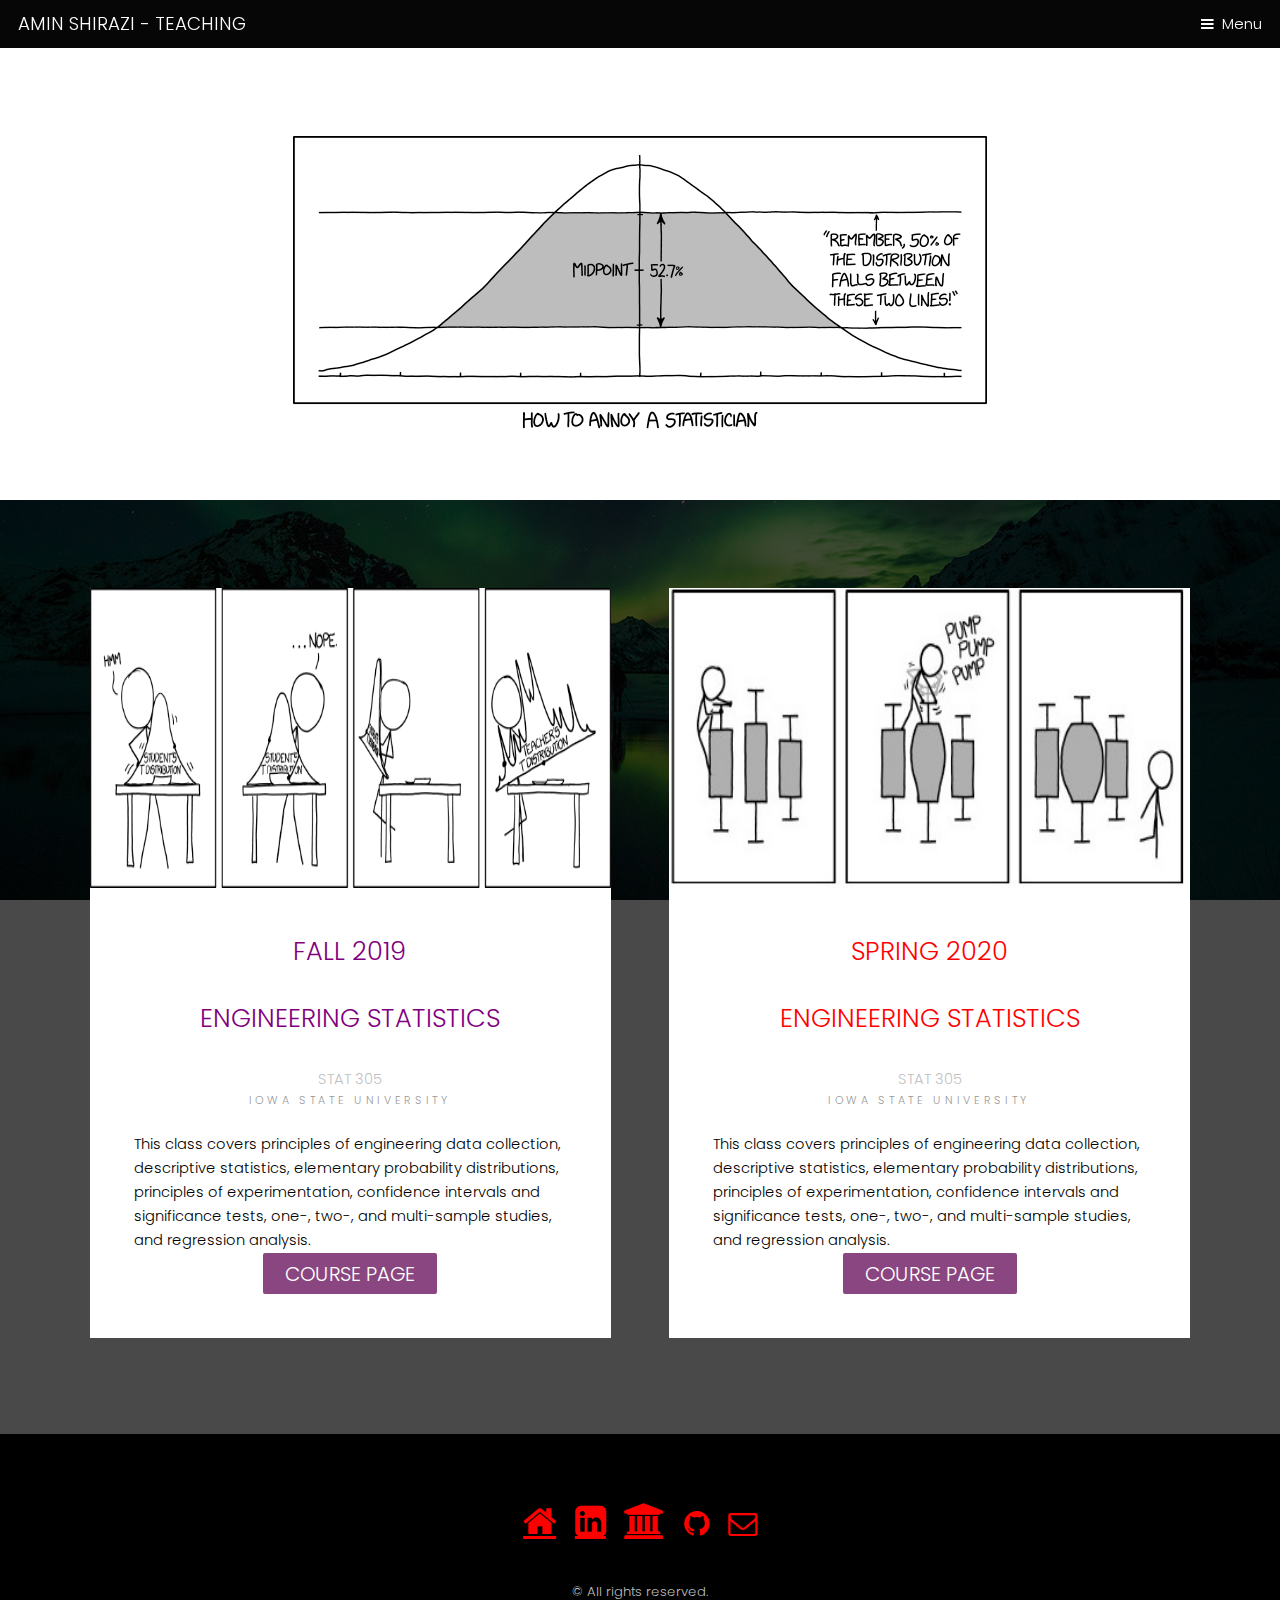
==== commit e457803f: "upload images" ====
--- a/teaching/index.html
+++ b/teaching/index.html
@@ -32,7 +32,7 @@
 			<section id="One" class="wrapper style">
 				<div class="inner">
 				  <div class="align-center">
-				 <img src="normal_distribution.PNG"   alt="" />
+				 <img src="normal_distribution.png"   alt="" />
           </div>
 				</div>
 			</section>
@@ -47,7 +47,7 @@
 						<div>
 							<div class="box">
 								<div class="image fit">
-									<img src="t_distribution.PNG" height="300" alt="" />
+									<img src="t_distribution.png" height="300" alt="" />
 								</div>
 								<div class="content">
 									<header class="align-center">
@@ -67,7 +67,7 @@
 						<div>
 							<div class="box">
 								<div class="image fit">
-									<img src="box_plot1.JPG" height="300"  alt="" />
+									<img src="box_plot1.jpg" height="300"  alt="" />
 								</div>
 								<div class="content">
 									<header class="align-center">
